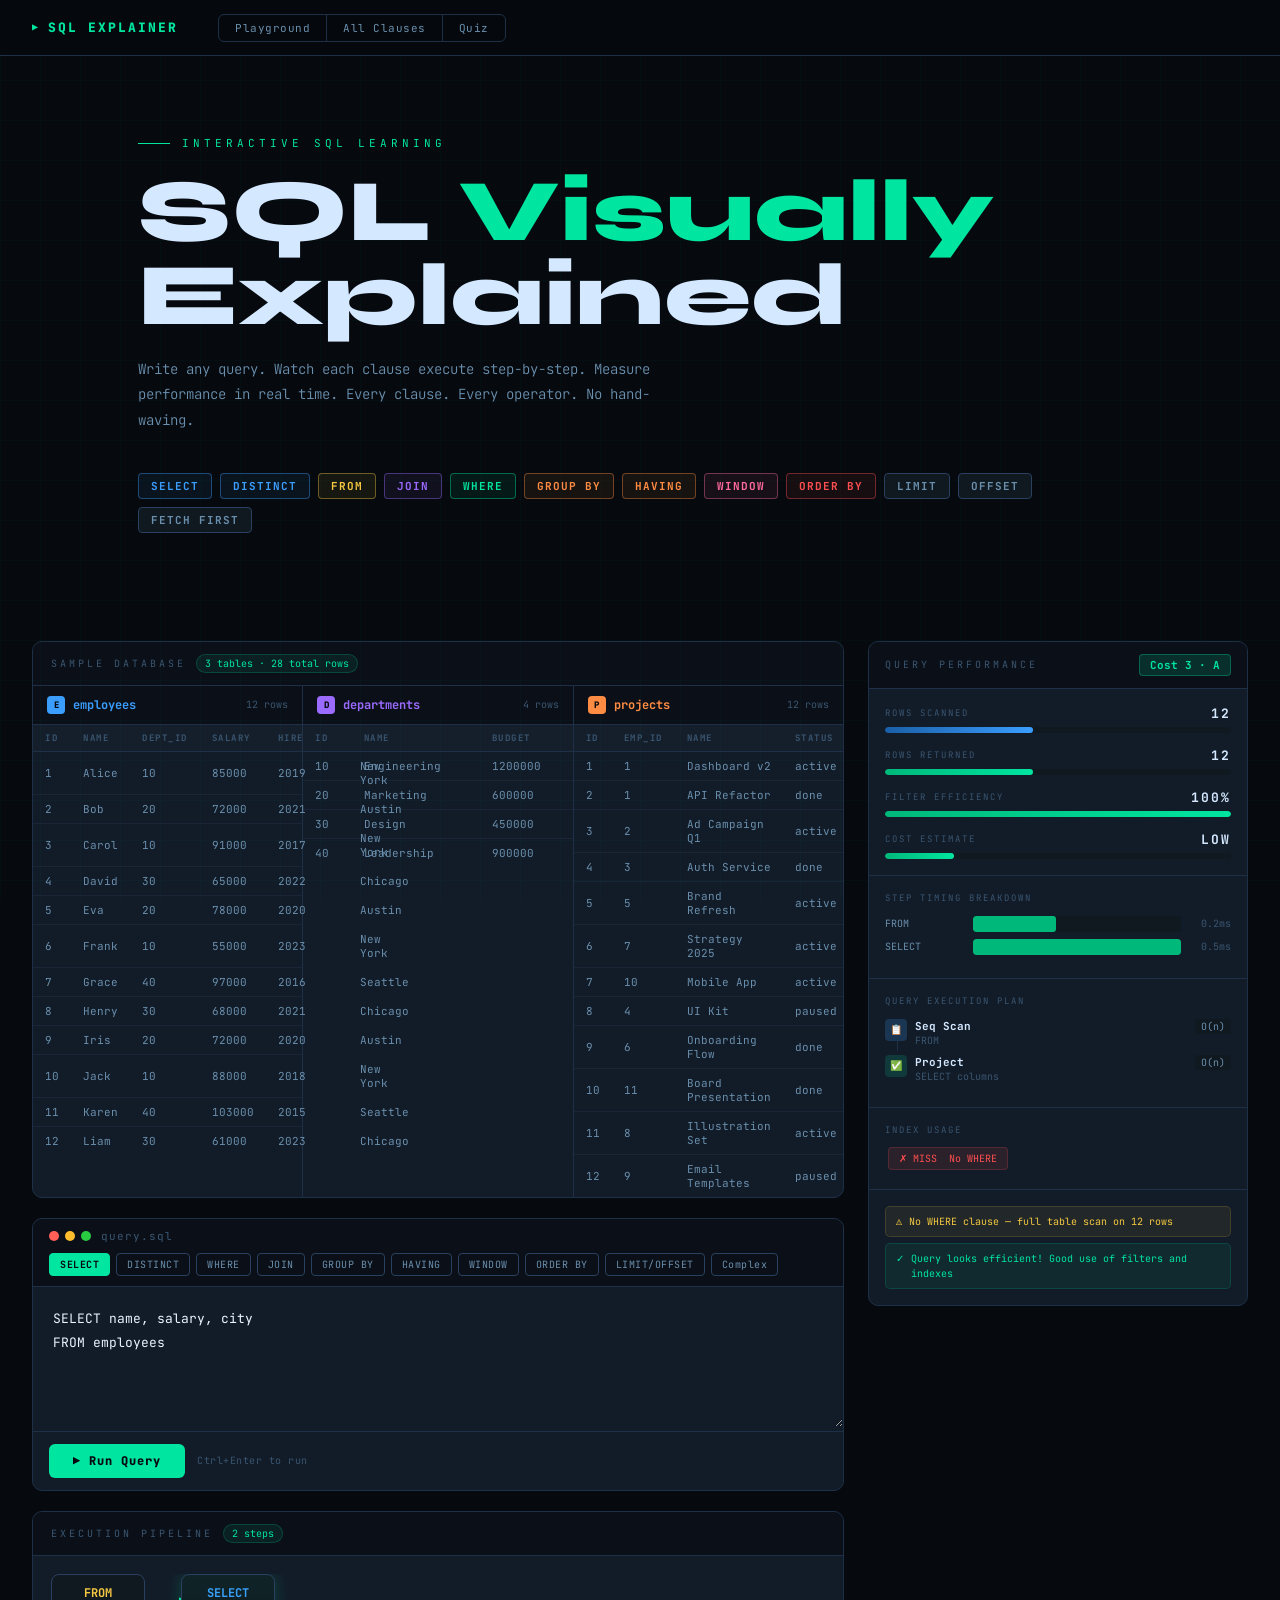
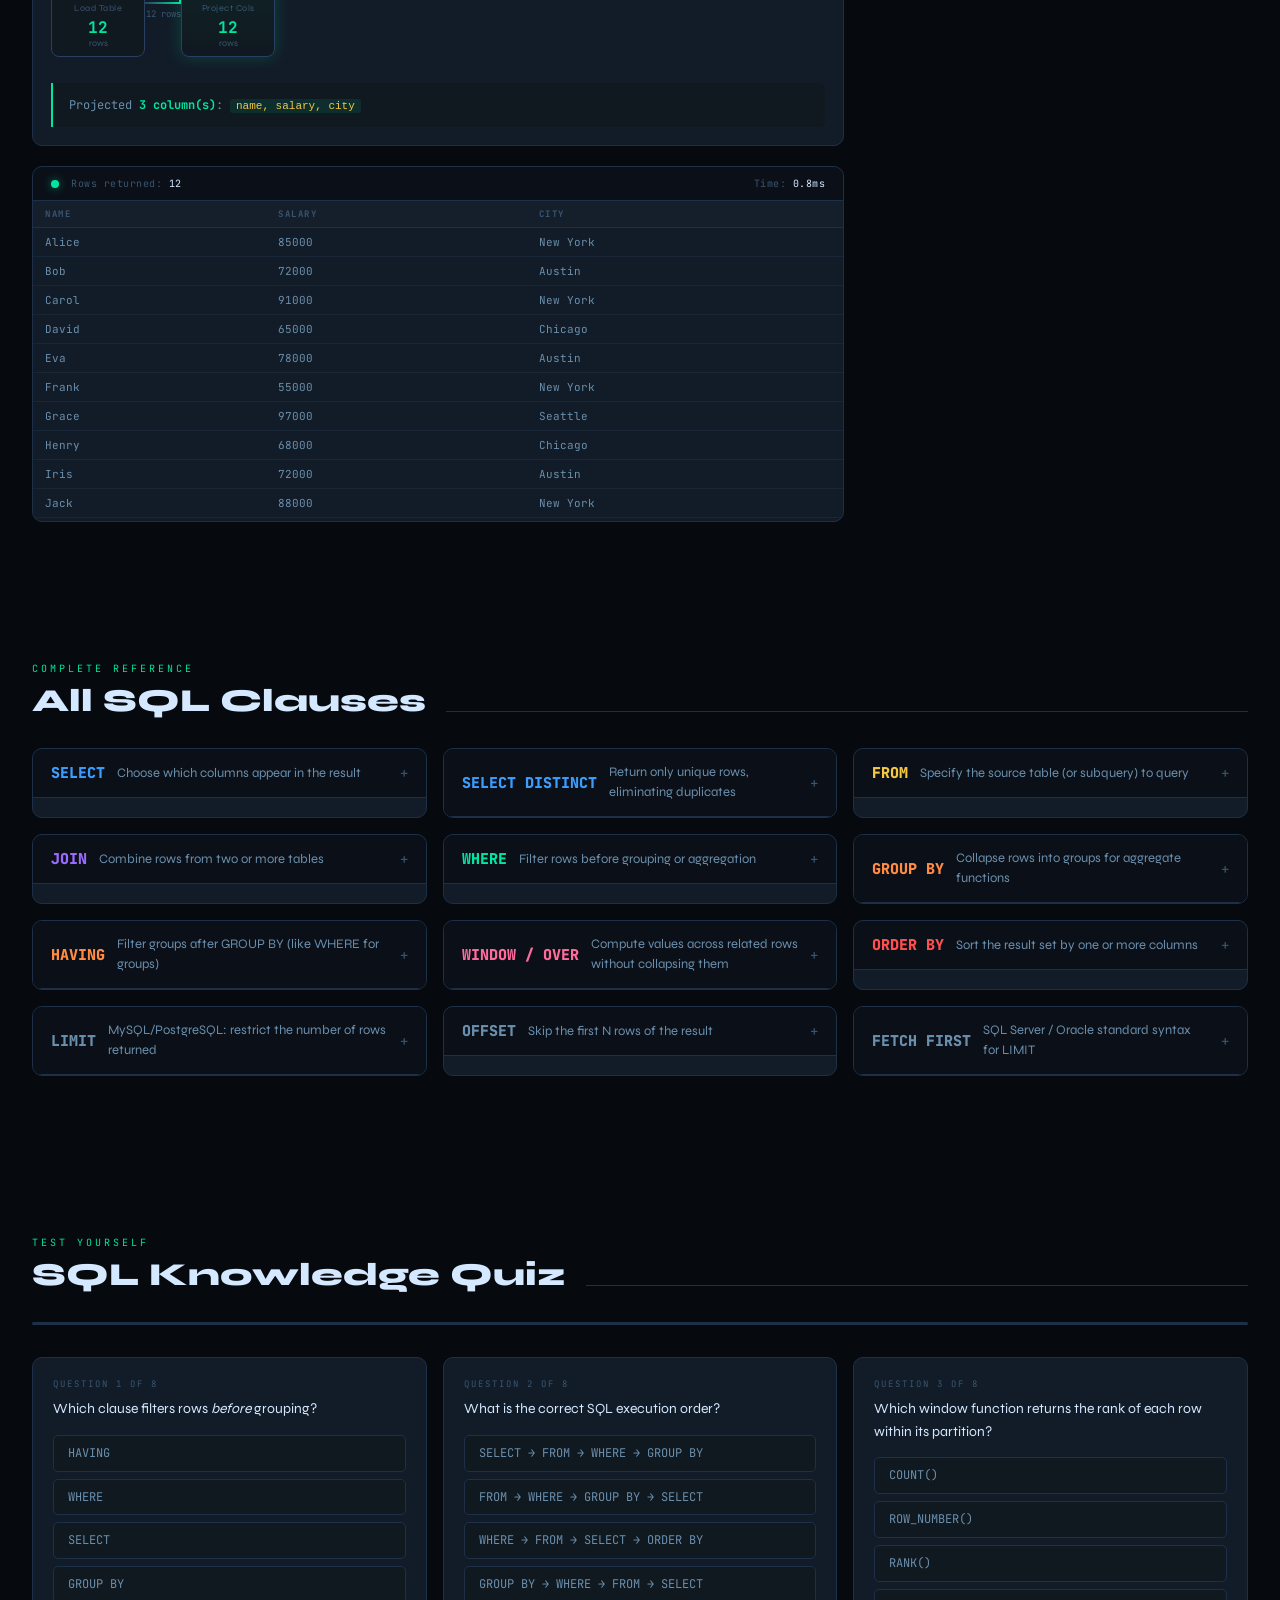
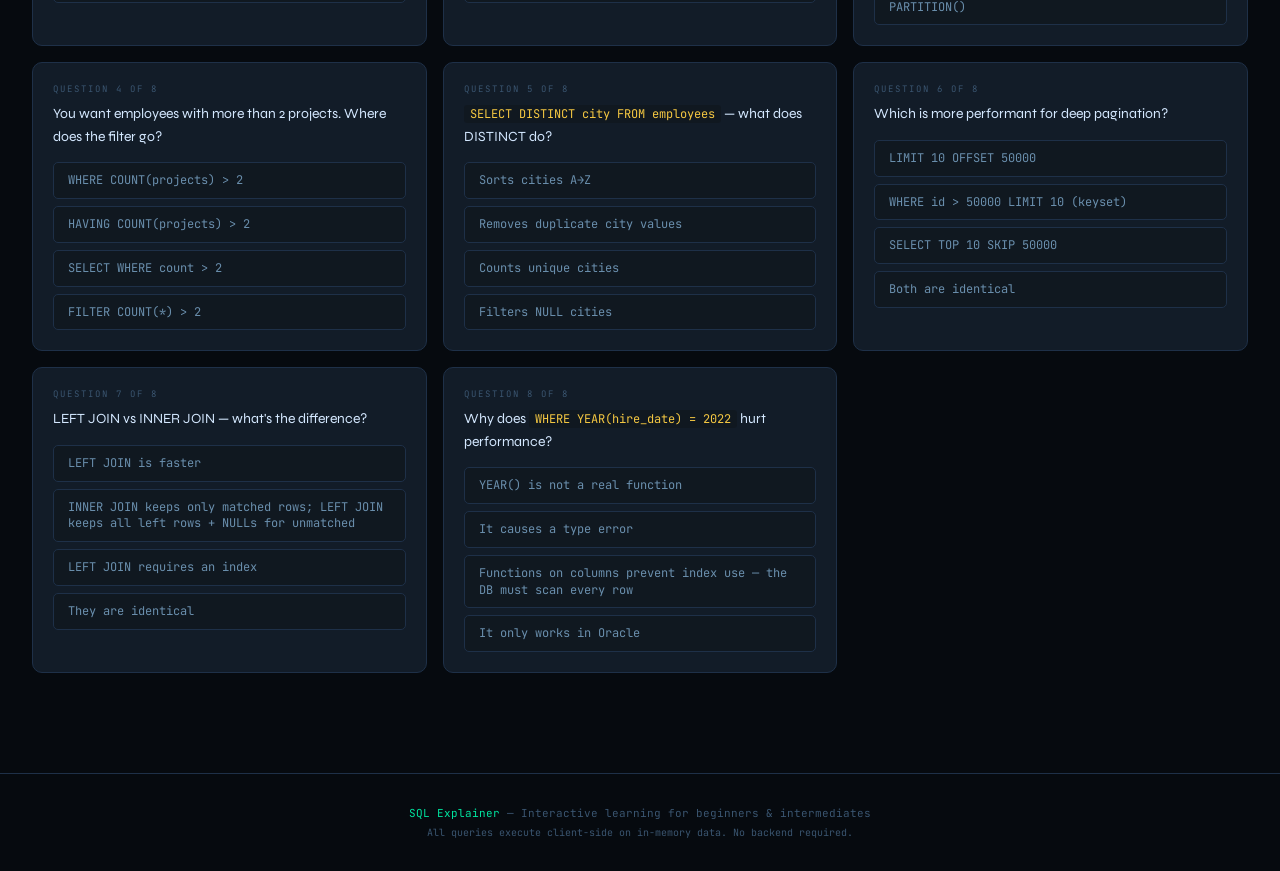
==== sql-explainer/index.html @ 7fd65b20 "Update print statement from 'Hello' to 'Goodbye'" ====
<!DOCTYPE html>
<html lang="en">
<head>
<meta charset="UTF-8">
<meta name="viewport" content="width=device-width, initial-scale=1.0">
<title>SQL Explainer — Complete Interactive Reference</title>
<link href="https://fonts.googleapis.com/css2?family=JetBrains+Mono:wght@300;400;500;700;800&family=Syne:wght@400;600;700;800&display=swap" rel="stylesheet">
<style>
:root {
  --bg:      #060a0f;
  --bg2:     #0b1018;
  --bg3:     #101820;
  --panel:   #121c28;
  --panel2:  #172030;
  --border:  #1e3048;
  --border2: #2a4060;
  --green:   #00e5a0;
  --green2:  #00b87a;
  --green3:  rgba(0,229,160,0.08);
  --blue:    #3b9eff;
  --blue2:   rgba(59,158,255,0.12);
  --yellow:  #f5c842;
  --orange:  #ff8c42;
  --pink:    #ff6b9d;
  --purple:  #9b6bff;
  --red:     #ff4f4f;
  --text:    #d4e8ff;
  --text2:   #6a8fad;
  --text3:   #3a5570;
  --mono:    'JetBrains Mono', monospace;
  --sans:    'Syne', sans-serif;
  --radius:  10px;
}

*{margin:0;padding:0;box-sizing:border-box}

html { scroll-behavior: smooth; }

body {
  font-family: var(--sans);
  background: var(--bg);
  color: var(--text);
  min-height: 100vh;
  overflow-x: hidden;
}

/* grid bg */
body::before {
  content:'';
  position:fixed;
  inset:0;
  background-image:
    linear-gradient(rgba(0,229,160,0.025) 1px, transparent 1px),
    linear-gradient(90deg, rgba(0,229,160,0.025) 1px, transparent 1px);
  background-size: 40px 40px;
  pointer-events:none;
  z-index:0;
}

/* ── NAV ── */
nav {
  position:sticky;top:0;z-index:200;
  height:56px;
  background:rgba(6,10,15,0.92);
  backdrop-filter:blur(24px);
  border-bottom:1px solid var(--border);
  display:flex;align-items:center;
  padding:0 32px;gap:40px;
}
.nav-brand {
  font-family:var(--mono);font-size:13px;font-weight:800;
  color:var(--green);letter-spacing:2px;text-transform:uppercase;
  display:flex;align-items:center;gap:8px;
}
.nav-brand::before {
  content:'▶';font-size:10px;
}
.nav-links {
  display:flex;gap:0;list-style:none;
  border:1px solid var(--border);border-radius:6px;overflow:hidden;
}
.nav-links a {
  display:block;padding:6px 16px;
  font-family:var(--mono);font-size:11px;
  color:var(--text2);text-decoration:none;
  border-right:1px solid var(--border);
  transition:all .2s;letter-spacing:.5px;
}
.nav-links li:last-child a{border-right:none;}
.nav-links a:hover{background:var(--green3);color:var(--green);}

/* ── HERO ── */
.hero {
  padding:80px 48px 48px;
  max-width:1100px;margin:0 auto;
  position:relative;
}
.hero-eyebrow {
  font-family:var(--mono);font-size:11px;letter-spacing:4px;
  color:var(--green);text-transform:uppercase;margin-bottom:20px;
  display:flex;align-items:center;gap:12px;
}
.hero-eyebrow::before {
  content:'';width:32px;height:1px;background:var(--green);
}
.hero h1 {
  font-size:clamp(48px,7vw,88px);
  font-weight:800;line-height:.95;
  margin-bottom:20px;
  color:var(--text);
}
.hero h1 .accent { color:var(--green); }
.hero-sub {
  font-family:var(--mono);font-size:14px;
  color:var(--text2);max-width:560px;line-height:1.8;
  margin-bottom:40px;font-weight:300;
}

/* clause badge strip */
.clause-strip {
  display:flex;flex-wrap:wrap;gap:8px;margin-bottom:60px;
}
.clause-tag {
  font-family:var(--mono);font-size:11px;font-weight:700;
  padding:5px 12px;border-radius:4px;
  border:1px solid;letter-spacing:1px;
  cursor:pointer;transition:all .2s;
}
.clause-tag:hover{transform:translateY(-2px);filter:brightness(1.3);}

/* ── MAIN LAYOUT ── */
.main {
  max-width:1400px;margin:0 auto;
  padding:0 32px 80px;
  display:grid;
  grid-template-columns:1fr 380px;
  gap:24px;
  align-items:start;
}
@media(max-width:1100px){.main{grid-template-columns:1fr;}}

/* ── LEFT COLUMN ── */
.left-col {display:flex;flex-direction:column;gap:20px;}

/* ── EDITOR ── */
.editor-card {
  background:var(--panel);
  border:1px solid var(--border);
  border-radius:var(--radius);
  overflow:hidden;
}
.editor-topbar {
  background:var(--bg2);
  border-bottom:1px solid var(--border);
  padding:10px 16px;
  display:flex;align-items:center;gap:10px;
  flex-wrap:wrap;
}
.traffic {display:flex;gap:6px;}
.dot{width:10px;height:10px;border-radius:50%;}
.dot-r{background:#ff5f57;}.dot-y{background:#ffbd2e;}.dot-g{background:#28ca42;}
.editor-title {
  font-family:var(--mono);font-size:11px;color:var(--text3);
  letter-spacing:1px;margin-right:auto;
}
.preset-row {
  display:flex;gap:6px;flex-wrap:wrap;
}
.preset-btn {
  font-family:var(--mono);font-size:10px;
  padding:4px 10px;border-radius:4px;
  border:1px solid var(--border2);
  background:transparent;color:var(--text2);
  cursor:pointer;transition:all .2s;letter-spacing:.5px;
  white-space:nowrap;
}
.preset-btn:hover{border-color:var(--green);color:var(--green);}
.preset-btn.active{background:var(--green);color:var(--bg);border-color:var(--green);font-weight:700;}

.sql-textarea {
  width:100%;padding:20px;
  background:transparent;border:none;outline:none;
  font-family:var(--mono);font-size:13px;
  color:#e8f4ff;resize:vertical;
  min-height:140px;line-height:1.9;
  tab-size:2;
}
.editor-footer {
  padding:12px 16px;
  border-top:1px solid var(--border);
  display:flex;align-items:center;gap:12px;
}
.run-btn {
  padding:9px 24px;
  background:var(--green);color:var(--bg);
  border:none;border-radius:6px;
  font-family:var(--mono);font-size:12px;font-weight:800;
  cursor:pointer;transition:all .2s;
  letter-spacing:1px;display:flex;align-items:center;gap:8px;
}
.run-btn:hover{background:#00ffb3;box-shadow:0 0 24px rgba(0,229,160,.4);transform:translateY(-1px);}
.run-btn:active{transform:translateY(0);}
.run-hint {font-family:var(--mono);font-size:10px;color:var(--text3);letter-spacing:.5px;}

/* ── PIPELINE ── */
.pipeline-card {
  background:var(--panel);border:1px solid var(--border);
  border-radius:var(--radius);overflow:hidden;
}
.card-header {
  padding:12px 18px;
  background:var(--bg2);
  border-bottom:1px solid var(--border);
  display:flex;align-items:center;gap:10px;
}
.card-title {
  font-family:var(--mono);font-size:10px;letter-spacing:3px;
  text-transform:uppercase;color:var(--text3);
}
.card-badge {
  font-family:var(--mono);font-size:10px;
  padding:2px 8px;border-radius:100px;
  background:var(--green3);color:var(--green);
  border:1px solid rgba(0,229,160,.2);
}

.pipeline-body {padding:18px;}
.pipeline-flow {
  display:flex;align-items:stretch;
  gap:0;overflow-x:auto;
  padding-bottom:12px;
}
.p-step {
  flex-shrink:0;
  display:flex;flex-direction:column;align-items:center;
  cursor:pointer;
}
.p-box {
  width:94px;padding:10px 6px 8px;
  border-radius:8px;
  border:1px solid var(--border);
  background:var(--bg3);
  text-align:center;
  transition:all .3s;position:relative;
  overflow:hidden;
}
.p-box::before {
  content:'';position:absolute;inset:0;
  background:linear-gradient(180deg,rgba(0,229,160,.06) 0%,transparent 100%);
  opacity:0;transition:opacity .3s;
}
.p-box.active::before{opacity:1;}
.p-box.active{border-color:var(--green);box-shadow:0 0 16px rgba(0,229,160,.2);}
.p-box.done{border-color:var(--border2);}
.p-kw{font-family:var(--mono);font-size:12px;font-weight:700;}
.p-lbl{font-size:9px;color:var(--text3);margin-top:2px;letter-spacing:.5px;}
.p-cnt{font-family:var(--mono);font-size:16px;font-weight:700;color:var(--green);margin-top:4px;}
.p-rows{font-size:9px;color:var(--text3);}

.p-connector {
  display:flex;flex-direction:column;align-items:center;
  justify-content:flex-start;padding-top:28px;
  flex-shrink:0;width:36px;
}
.p-arrow-line {
  width:100%;height:2px;
  background:linear-gradient(90deg,var(--border2),var(--green));
  position:relative;
}
.p-arrow-line::after{
  content:'▶';position:absolute;right:-5px;top:-7px;
  color:var(--green);font-size:9px;
}
.p-arrow-cnt {
  font-family:var(--mono);font-size:9px;
  color:var(--text3);margin-top:4px;white-space:nowrap;
}

.step-detail {
  margin-top:14px;
  background:var(--bg3);
  border-left:2px solid var(--green);
  padding:12px 16px;
  border-radius:0 6px 6px 0;
  font-family:var(--mono);font-size:12px;
  color:var(--text2);line-height:1.7;
  display:none;animation:fadeSlide .25s ease;
}
.step-detail.show{display:block;}
.step-detail strong{color:var(--green);}
.step-detail code{
  background:rgba(0,229,160,.1);
  color:var(--yellow);padding:1px 6px;border-radius:3px;font-size:11px;
}

/* ── TABLES VIEW ── */
.tables-card {
  background:var(--panel);border:1px solid var(--border);
  border-radius:var(--radius);overflow:hidden;
}
.tables-grid {
  display:grid;grid-template-columns:repeat(auto-fit,minmax(240px,1fr));
  gap:1px;background:var(--border);
}
.tbl-wrap {background:var(--panel);}
.tbl-head {
  padding:10px 14px;
  background:var(--bg2);
  border-bottom:1px solid var(--border);
  display:flex;align-items:center;gap:8px;
}
.tbl-icon {
  width:18px;height:18px;border-radius:4px;
  display:flex;align-items:center;justify-content:center;
  font-size:9px;font-weight:800;
  font-family:var(--mono);color:var(--bg);
}
.tbl-nm {font-family:var(--mono);font-size:12px;font-weight:700;}
.tbl-info {font-size:10px;color:var(--text3);margin-left:auto;font-family:var(--mono);}

.dtbl {width:100%;border-collapse:collapse;font-family:var(--mono);font-size:11px;}
.dtbl th {
  padding:7px 12px;text-align:left;
  color:var(--text3);font-size:9px;letter-spacing:1.5px;
  text-transform:uppercase;border-bottom:1px solid var(--border);
  background:rgba(255,255,255,.01);
}
.dtbl td {
  padding:7px 12px;
  border-bottom:1px solid rgba(30,48,72,.5);
  color:var(--text2);transition:all .25s;
}
.dtbl tr:last-child td{border-bottom:none;}
.dtbl tr.hl-green td{background:rgba(0,229,160,.1);color:var(--green);}
.dtbl tr.hl-blue  td{background:rgba(59,158,255,.1);color:var(--blue);}
.dtbl tr.hl-fade  td{opacity:.2;text-decoration:line-through;}
.dtbl tr.hl-join  td{background:rgba(155,107,255,.1);color:var(--purple);}

/* ── RESULT ── */
.result-card {
  background:var(--panel);border:1px solid var(--border);
  border-radius:var(--radius);overflow:hidden;
}
.result-topbar {
  padding:10px 18px;background:var(--bg2);
  border-bottom:1px solid var(--border);
  display:flex;align-items:center;gap:12px;
}
.status-dot {
  width:8px;height:8px;border-radius:50%;
  background:var(--text3);transition:background .3s;
}
.status-dot.ok{background:var(--green);box-shadow:0 0 8px rgba(0,229,160,.5);}
.status-dot.err{background:var(--red);}
.result-stat {font-family:var(--mono);font-size:10px;color:var(--text3);letter-spacing:.5px;}
.result-stat span{color:var(--text);}

.result-body {overflow-x:auto;max-height:320px;overflow-y:auto;}
.result-empty {
  padding:32px;text-align:center;
  font-family:var(--mono);font-size:12px;color:var(--text3);
}
.err-msg {
  padding:16px 18px;font-family:var(--mono);font-size:12px;
  color:var(--red);background:rgba(255,79,79,.04);
  border-left:2px solid var(--red);
}

/* ── RIGHT COLUMN – PERF PANEL ── */
.right-col{display:flex;flex-direction:column;gap:20px;position:sticky;top:76px;}

.perf-card {
  background:var(--panel);border:1px solid var(--border);
  border-radius:var(--radius);overflow:hidden;
}
.perf-header {
  padding:12px 16px;
  background:var(--bg2);
  border-bottom:1px solid var(--border);
  display:flex;align-items:center;justify-content:space-between;
}
.perf-title {font-family:var(--mono);font-size:10px;letter-spacing:3px;text-transform:uppercase;color:var(--text3);}
.perf-score {
  font-family:var(--mono);font-size:11px;font-weight:700;
  padding:3px 10px;border-radius:4px;
}
.score-a{background:rgba(0,229,160,.15);color:var(--green);border:1px solid rgba(0,229,160,.3);}
.score-b{background:rgba(245,200,66,.12);color:var(--yellow);border:1px solid rgba(245,200,66,.3);}
.score-c{background:rgba(255,140,66,.12);color:var(--orange);border:1px solid rgba(255,140,66,.3);}
.score-d{background:rgba(255,79,79,.12);color:var(--red);border:1px solid rgba(255,79,79,.3);}

.perf-body{padding:16px;display:flex;flex-direction:column;gap:14px;}

/* metric rows */
.metric {display:flex;flex-direction:column;gap:5px;}
.metric-label {
  font-family:var(--mono);font-size:9px;letter-spacing:2px;
  text-transform:uppercase;color:var(--text3);
  display:flex;justify-content:space-between;align-items:center;
}
.metric-val {font-family:var(--mono);font-size:13px;font-weight:700;color:var(--text);}
.metric-bar {height:6px;background:var(--bg3);border-radius:100px;overflow:hidden;}
.metric-fill {
  height:100%;border-radius:100px;
  transition:width 1s cubic-bezier(.4,0,.2,1);
  width:0%;
}
.fill-green{background:linear-gradient(90deg,var(--green2),var(--green));}
.fill-yellow{background:linear-gradient(90deg,#c49a00,var(--yellow));}
.fill-orange{background:linear-gradient(90deg,#c45a00,var(--orange));}
.fill-red{background:linear-gradient(90deg,#b00,var(--red));}
.fill-blue{background:linear-gradient(90deg,#1a5fa8,var(--blue));}

/* execution plan */
.plan-section {border-top:1px solid var(--border);padding:16px;}
.plan-title {font-family:var(--mono);font-size:9px;letter-spacing:2px;text-transform:uppercase;color:var(--text3);margin-bottom:12px;}
.plan-node {
  display:flex;align-items:flex-start;gap:8px;
  margin-bottom:8px;font-family:var(--mono);font-size:11px;
  position:relative;
}
.plan-node::before{
  content:'';width:1px;background:var(--border);
  position:absolute;left:12px;top:20px;bottom:-4px;
}
.plan-node:last-child::before{display:none;}
.plan-icon {
  width:22px;height:22px;border-radius:4px;
  flex-shrink:0;display:flex;align-items:center;justify-content:center;
  font-size:10px;
}
.plan-info{flex:1;}
.plan-op{color:var(--text);font-weight:700;font-size:11px;}
.plan-detail{color:var(--text3);font-size:10px;margin-top:1px;}
.plan-cost {
  font-size:10px;white-space:nowrap;
  padding:1px 6px;border-radius:3px;
  background:var(--bg3);color:var(--text2);
}

/* index badges */
.index-section {border-top:1px solid var(--border);padding:16px;}
.idx-badge {
  display:inline-flex;align-items:center;gap:5px;
  font-family:var(--mono);font-size:10px;
  padding:4px 10px;border-radius:4px;
  margin:3px;
}
.idx-hit {background:rgba(0,229,160,.1);color:var(--green);border:1px solid rgba(0,229,160,.2);}
.idx-miss{background:rgba(255,79,79,.1);color:var(--red);border:1px solid rgba(255,79,79,.2);}
.idx-na  {background:var(--bg3);color:var(--text3);border:1px solid var(--border);}

/* timing breakdown */
.timing-section{border-top:1px solid var(--border);padding:16px;}
.timing-bar-row{display:flex;align-items:center;gap:8px;margin-bottom:7px;}
.timing-step-nm{font-family:var(--mono);font-size:10px;color:var(--text2);width:80px;flex-shrink:0;}
.timing-bar-wrap{flex:1;height:16px;background:var(--bg3);border-radius:3px;overflow:hidden;position:relative;}
.timing-fill{height:100%;border-radius:3px;transition:width 1.2s ease;width:0%;}
.timing-ms{font-family:var(--mono);font-size:10px;color:var(--text3);width:42px;text-align:right;flex-shrink:0;}

/* warnings */
.warn-section{border-top:1px solid var(--border);padding:16px;display:flex;flex-direction:column;gap:6px;}
.warn-item {
  display:flex;align-items:flex-start;gap:7px;
  font-family:var(--mono);font-size:10px;line-height:1.5;
  padding:7px 10px;border-radius:5px;
}
.warn-warn{background:rgba(245,200,66,.07);color:var(--yellow);border:1px solid rgba(245,200,66,.15);}
.warn-tip {background:rgba(59,158,255,.07);color:var(--blue); border:1px solid rgba(59,158,255,.15);}
.warn-ok  {background:rgba(0,229,160,.07);color:var(--green);border:1px solid rgba(0,229,160,.15);}

/* ── CLAUSE REFERENCE ── */
.reference {
  max-width:1400px;margin:0 auto;padding:0 32px 100px;
}
.ref-grid {
  display:grid;
  grid-template-columns:repeat(auto-fill,minmax(380px,1fr));
  gap:16px;
}
.ref-card {
  background:var(--panel);border:1px solid var(--border);
  border-radius:var(--radius);overflow:hidden;
  transition:border-color .2s;
}
.ref-card:hover{border-color:var(--border2);}
.ref-card-head {
  padding:14px 18px;
  background:var(--bg2);
  border-bottom:1px solid var(--border);
  display:flex;align-items:center;gap:12px;
  cursor:pointer;
}
.ref-kw {
  font-family:var(--mono);font-size:15px;font-weight:800;
}
.ref-desc {font-size:13px;color:var(--text2);line-height:1.5;flex:1;}
.ref-toggle {
  font-family:var(--mono);font-size:14px;
  color:var(--text3);transition:transform .3s;flex-shrink:0;
}
.ref-body {
  padding:16px 18px;display:none;
  animation:fadeSlide .2s ease;
}
.ref-body.open{display:block;}
.ref-body p{font-size:13px;color:var(--text2);line-height:1.7;margin-bottom:12px;}
.syntax-block {
  background:var(--bg3);border:1px solid var(--border);
  border-radius:6px;padding:14px 16px;
  font-family:var(--mono);font-size:12px;line-height:2;
  margin-bottom:12px;overflow-x:auto;
}
.kw{color:var(--blue);font-weight:700;}
.tb{color:var(--yellow);}
.cd{color:#7dd3fc;}
.op{color:var(--orange);}
.st{color:var(--pink);}
.cm{color:var(--text3);font-style:italic;}
.fn{color:var(--green);}

.try-btn {
  font-family:var(--mono);font-size:10px;
  padding:5px 14px;border-radius:4px;
  border:1px solid var(--border2);
  background:transparent;color:var(--green);
  cursor:pointer;transition:all .2s;letter-spacing:.5px;
}
.try-btn:hover{background:var(--green3);border-color:var(--green);}

/* perf tip inline */
.perf-tip {
  background:rgba(59,158,255,.06);
  border:1px solid rgba(59,158,255,.15);
  border-radius:5px;padding:8px 12px;
  font-family:var(--mono);font-size:10px;
  color:var(--blue);line-height:1.6;margin-top:8px;
}
.perf-tip::before{content:'⚡ PERF: ';font-weight:700;}

/* section header */
.section-head {
  padding:60px 0 28px;
  display:flex;align-items:flex-end;gap:20px;
}
.section-head h2 {
  font-size:32px;font-weight:800;color:var(--text);
}
.section-head .sh-tag {
  font-family:var(--mono);font-size:10px;letter-spacing:3px;
  color:var(--green);text-transform:uppercase;margin-bottom:6px;
}
.sh-line {
  flex:1;height:1px;background:var(--border);margin-bottom:8px;
}

/* ── QUIZ ── */
.quiz-grid {
  display:grid;grid-template-columns:repeat(auto-fill,minmax(360px,1fr));
  gap:16px;
}
.q-card {
  background:var(--panel);border:1px solid var(--border);
  border-radius:var(--radius);padding:20px;
}
.q-num {
  font-family:var(--mono);font-size:9px;letter-spacing:2px;
  color:var(--text3);text-transform:uppercase;margin-bottom:8px;
}
.q-text {
  font-size:14px;color:var(--text);margin-bottom:14px;line-height:1.6;
}
.q-text code {
  font-family:var(--mono);font-size:12px;
  background:var(--bg3);padding:1px 6px;border-radius:3px;
  color:var(--yellow);
}
.q-opts {display:flex;flex-direction:column;gap:7px;}
.q-opt {
  padding:9px 14px;border-radius:5px;
  border:1px solid var(--border);background:var(--bg3);
  cursor:pointer;font-size:12px;font-family:var(--mono);
  color:var(--text2);transition:all .2s;text-align:left;
  line-height:1.4;
}
.q-opt:hover{border-color:var(--border2);color:var(--text);}
.q-opt.correct{border-color:var(--green);background:rgba(0,229,160,.08);color:var(--green);}
.q-opt.wrong  {border-color:var(--red);  background:rgba(255,79,79,.08);color:var(--red);}
.q-feedback {
  margin-top:10px;font-family:var(--mono);font-size:10px;
  line-height:1.6;color:var(--text2);
  background:var(--bg3);padding:10px 12px;border-radius:5px;
  display:none;
}
.q-feedback.show{display:block;}
.q-score {
  margin-top:28px;text-align:center;
  font-family:var(--mono);
}
.q-score-num {font-size:48px;font-weight:800;color:var(--green);}
.q-score-label{font-size:11px;color:var(--text3);letter-spacing:2px;}
.progress-wrap {height:3px;background:var(--border);border-radius:100px;margin-bottom:32px;overflow:hidden;}
.progress-fill {height:100%;background:linear-gradient(90deg,var(--green2),var(--green));border-radius:100px;transition:width .5s ease;width:0%;}

/* footer */
footer {
  border-top:1px solid var(--border);
  padding:32px;text-align:center;
  font-family:var(--mono);font-size:11px;color:var(--text3);
}
footer span{color:var(--green);}

/* scrollbar */
::-webkit-scrollbar{width:5px;height:5px;}
::-webkit-scrollbar-track{background:var(--bg);}
::-webkit-scrollbar-thumb{background:var(--border2);border-radius:3px;}

@keyframes fadeSlide {
  from{opacity:0;transform:translateY(6px);}
  to  {opacity:1;transform:translateY(0);}
}
@keyframes countUp {
  from{opacity:0;transform:scale(.8);}
  to  {opacity:1;transform:scale(1);}
}
@keyframes rowIn {
  from{opacity:0;transform:translateX(-8px);}
  to  {opacity:1;transform:translateX(0);}
}
.dtbl tbody tr { animation: rowIn .25s ease both; }

/* number counter animation */
.counter {
  display:inline-block;
  animation:countUp .4s ease;
}
</style>
</head>
<body>

<!-- NAV -->
<nav>
  <div class="nav-brand">SQL Explainer</div>
  <ul class="nav-links">
    <li><a href="#playground">Playground</a></li>
    <li><a href="#clauses">All Clauses</a></li>
    <li><a href="#quiz">Quiz</a></li>
  </ul>
</nav>

<!-- HERO -->
<div class="hero">
  <div class="hero-eyebrow">Interactive SQL Learning</div>
  <h1>SQL <span class="accent">Visually</span><br>Explained</h1>
  <p class="hero-sub">Write any query. Watch each clause execute step-by-step. Measure performance in real time. Every clause. Every operator. No hand-waving.</p>
  <div class="clause-strip" id="clause-strip">
    <span class="clause-tag" style="color:var(--blue);border-color:rgba(59,158,255,.4);background:rgba(59,158,255,.07)" onclick="scrollToClause('select')">SELECT</span>
    <span class="clause-tag" style="color:var(--blue);border-color:rgba(59,158,255,.4);background:rgba(59,158,255,.07)" onclick="scrollToClause('distinct')">DISTINCT</span>
    <span class="clause-tag" style="color:var(--yellow);border-color:rgba(245,200,66,.4);background:rgba(245,200,66,.07)" onclick="scrollToClause('from')">FROM</span>
    <span class="clause-tag" style="color:var(--purple);border-color:rgba(155,107,255,.4);background:rgba(155,107,255,.07)" onclick="scrollToClause('join')">JOIN</span>
    <span class="clause-tag" style="color:var(--green);border-color:rgba(0,229,160,.4);background:rgba(0,229,160,.07)" onclick="scrollToClause('where')">WHERE</span>
    <span class="clause-tag" style="color:var(--orange);border-color:rgba(255,140,66,.4);background:rgba(255,140,66,.07)" onclick="scrollToClause('groupby')">GROUP BY</span>
    <span class="clause-tag" style="color:var(--orange);border-color:rgba(255,140,66,.4);background:rgba(255,140,66,.07)" onclick="scrollToClause('having')">HAVING</span>
    <span class="clause-tag" style="color:var(--pink);border-color:rgba(255,107,157,.4);background:rgba(255,107,157,.07)" onclick="scrollToClause('window')">WINDOW</span>
    <span class="clause-tag" style="color:var(--red);border-color:rgba(255,79,79,.4);background:rgba(255,79,79,.07)" onclick="scrollToClause('orderby')">ORDER BY</span>
    <span class="clause-tag" style="color:var(--text2);border-color:var(--border2);background:var(--bg3)" onclick="scrollToClause('limit')">LIMIT</span>
    <span class="clause-tag" style="color:var(--text2);border-color:var(--border2);background:var(--bg3)" onclick="scrollToClause('offset')">OFFSET</span>
    <span class="clause-tag" style="color:var(--text2);border-color:var(--border2);background:var(--bg3)" onclick="scrollToClause('fetch')">FETCH FIRST</span>
  </div>
</div>

<!-- PLAYGROUND + PERF -->
<div class="main" id="playground">

  <!-- LEFT -->
  <div class="left-col">

    <!-- TABLES -->
    <div class="tables-card">
      <div class="card-header">
        <span class="card-title">Sample Database</span>
        <span class="card-badge">3 tables · 28 total rows</span>
      </div>
      <div class="tables-grid">
        <!-- employees -->
        <div class="tbl-wrap">
          <div class="tbl-head">
            <div class="tbl-icon" style="background:var(--blue)">E</div>
            <span class="tbl-nm" style="color:var(--blue)">employees</span>
            <span class="tbl-info">12 rows</span>
          </div>
          <table class="dtbl" id="tbl-employees">
            <thead><tr><th>id</th><th>name</th><th>dept_id</th><th>salary</th><th>hire_year</th><th>city</th></tr></thead>
            <tbody id="body-employees"></tbody>
          </table>
        </div>
        <!-- departments -->
        <div class="tbl-wrap">
          <div class="tbl-head">
            <div class="tbl-icon" style="background:var(--purple)">D</div>
            <span class="tbl-nm" style="color:var(--purple)">departments</span>
            <span class="tbl-info">4 rows</span>
          </div>
          <table class="dtbl" id="tbl-departments">
            <thead><tr><th>id</th><th>name</th><th>budget</th></tr></thead>
            <tbody id="body-departments"></tbody>
          </table>
        </div>
        <!-- projects -->
        <div class="tbl-wrap">
          <div class="tbl-head">
            <div class="tbl-icon" style="background:var(--orange)">P</div>
            <span class="tbl-nm" style="color:var(--orange)">projects</span>
            <span class="tbl-info">12 rows</span>
          </div>
          <table class="dtbl" id="tbl-projects">
            <thead><tr><th>id</th><th>emp_id</th><th>name</th><th>status</th></tr></thead>
            <tbody id="body-projects"></tbody>
          </table>
        </div>
      </div>
    </div>

    <!-- EDITOR -->
    <div class="editor-card">
      <div class="editor-topbar">
        <div class="traffic"><div class="dot dot-r"></div><div class="dot dot-y"></div><div class="dot dot-g"></div></div>
        <span class="editor-title">query.sql</span>
        <div class="preset-row">
          <button class="preset-btn active" onclick="loadPreset('basic')">SELECT</button>
          <button class="preset-btn" onclick="loadPreset('distinct')">DISTINCT</button>
          <button class="preset-btn" onclick="loadPreset('where')">WHERE</button>
          <button class="preset-btn" onclick="loadPreset('join')">JOIN</button>
          <button class="preset-btn" onclick="loadPreset('groupby')">GROUP BY</button>
          <button class="preset-btn" onclick="loadPreset('having')">HAVING</button>
          <button class="preset-btn" onclick="loadPreset('window')">WINDOW</button>
          <button class="preset-btn" onclick="loadPreset('orderby')">ORDER BY</button>
          <button class="preset-btn" onclick="loadPreset('limit')">LIMIT/OFFSET</button>
          <button class="preset-btn" onclick="loadPreset('complex')">Complex</button>
        </div>
      </div>
      <textarea class="sql-textarea" id="sql-editor" spellcheck="false">SELECT name, salary, city
FROM employees</textarea>
      <div class="editor-footer">
        <button class="run-btn" onclick="runQuery()"><span>▶</span> Run Query</button>
        <span class="run-hint">Ctrl+Enter to run</span>
      </div>
    </div>

    <!-- PIPELINE -->
    <div class="pipeline-card">
      <div class="card-header">
        <span class="card-title">Execution Pipeline</span>
        <span class="card-badge" id="pipeline-badge">waiting</span>
      </div>
      <div class="pipeline-body">
        <div class="pipeline-flow" id="pipeline-flow"></div>
        <div class="step-detail" id="step-detail"></div>
      </div>
    </div>

    <!-- RESULT -->
    <div class="result-card">
      <div class="result-topbar">
        <div class="status-dot" id="status-dot"></div>
        <span class="result-stat">Rows returned: <span id="row-count">—</span></span>
        <span class="result-stat" style="margin-left:auto">Time: <span id="exec-time">—</span></span>
      </div>
      <div class="result-body" id="result-body">
        <div class="result-empty">Run a query above to see results ↑</div>
      </div>
    </div>

  </div><!-- /left-col -->

  <!-- RIGHT: PERFORMANCE PANEL -->
  <div class="right-col">

    <div class="perf-card">
      <div class="perf-header">
        <span class="perf-title">Query Performance</span>
        <span class="perf-score score-a" id="perf-score">— / A</span>
      </div>
      <div class="perf-body">

        <div class="metric">
          <div class="metric-label">
            Rows Scanned
            <span class="metric-val" id="m-scanned">0</span>
          </div>
          <div class="metric-bar"><div class="metric-fill fill-blue" id="bar-scanned"></div></div>
        </div>

        <div class="metric">
          <div class="metric-label">
            Rows Returned
            <span class="metric-val" id="m-returned">0</span>
          </div>
          <div class="metric-bar"><div class="metric-fill fill-green" id="bar-returned"></div></div>
        </div>

        <div class="metric">
          <div class="metric-label">
            Filter Efficiency
            <span class="metric-val" id="m-efficiency">—</span>
          </div>
          <div class="metric-bar"><div class="metric-fill fill-green" id="bar-efficiency"></div></div>
        </div>

        <div class="metric">
          <div class="metric-label">
            Cost Estimate
            <span class="metric-val" id="m-cost">—</span>
          </div>
          <div class="metric-bar"><div class="metric-fill fill-green" id="bar-cost"></div></div>
        </div>

      </div>

      <!-- TIMING BREAKDOWN -->
      <div class="timing-section">
        <div class="plan-title">Step Timing Breakdown</div>
        <div id="timing-breakdown"></div>
      </div>

      <!-- EXECUTION PLAN -->
      <div class="plan-section">
        <div class="plan-title">Query Execution Plan</div>
        <div id="exec-plan"></div>
      </div>

      <!-- INDEX USAGE -->
      <div class="index-section">
        <div class="plan-title" style="margin-bottom:8px;">Index Usage</div>
        <div id="index-usage"></div>
      </div>

      <!-- WARNINGS -->
      <div class="warn-section" id="warnings"></div>

    </div><!-- /perf-card -->

  </div><!-- /right-col -->

</div><!-- /main -->

<!-- ── CLAUSE REFERENCE ── -->
<div class="reference" id="clauses">
  <div class="section-head">
    <div>
      <div class="sh-tag">Complete Reference</div>
      <h2>All SQL Clauses</h2>
    </div>
    <div class="sh-line"></div>
  </div>

  <div class="ref-grid" id="ref-grid"></div>
</div>

<!-- ── QUIZ ── -->
<div class="reference" id="quiz">
  <div class="section-head">
    <div>
      <div class="sh-tag">Test Yourself</div>
      <h2>SQL Knowledge Quiz</h2>
    </div>
    <div class="sh-line"></div>
  </div>
  <div class="progress-wrap"><div class="progress-fill" id="quiz-progress"></div></div>
  <div class="quiz-grid" id="quiz-grid"></div>
</div>

<footer>
  <p><span>SQL Explainer</span> — Interactive learning for beginners &amp; intermediates</p>
  <p style="margin-top:6px;font-size:10px;">All queries execute client-side on in-memory data. No backend required.</p>
</footer>

<script>
// ════════════════════════════════════════════════════════
// DATA
// ════════════════════════════════════════════════════════
const DB = {
  employees: [
    {id:1, name:'Alice',   dept_id:10, salary:85000, hire_year:2019, city:'New York'},
    {id:2, name:'Bob',     dept_id:20, salary:72000, hire_year:2021, city:'Austin'},
    {id:3, name:'Carol',   dept_id:10, salary:91000, hire_year:2017, city:'New York'},
    {id:4, name:'David',   dept_id:30, salary:65000, hire_year:2022, city:'Chicago'},
    {id:5, name:'Eva',     dept_id:20, salary:78000, hire_year:2020, city:'Austin'},
    {id:6, name:'Frank',   dept_id:10, salary:55000, hire_year:2023, city:'New York'},
    {id:7, name:'Grace',   dept_id:40, salary:97000, hire_year:2016, city:'Seattle'},
    {id:8, name:'Henry',   dept_id:30, salary:68000, hire_year:2021, city:'Chicago'},
    {id:9, name:'Iris',    dept_id:20, salary:72000, hire_year:2020, city:'Austin'},
    {id:10,name:'Jack',    dept_id:10, salary:88000, hire_year:2018, city:'New York'},
    {id:11,name:'Karen',   dept_id:40, salary:103000,hire_year:2015, city:'Seattle'},
    {id:12,name:'Liam',    dept_id:30, salary:61000, hire_year:2023, city:'Chicago'},
  ],
  departments: [
    {id:10, name:'Engineering', budget:1200000},
    {id:20, name:'Marketing',   budget:600000},
    {id:30, name:'Design',      budget:450000},
    {id:40, name:'Leadership',  budget:900000},
  ],
  projects: [
    {id:1, emp_id:1,  name:'Dashboard v2',     status:'active'},
    {id:2, emp_id:1,  name:'API Refactor',      status:'done'},
    {id:3, emp_id:2,  name:'Ad Campaign Q1',    status:'active'},
    {id:4, emp_id:3,  name:'Auth Service',      status:'done'},
    {id:5, emp_id:5,  name:'Brand Refresh',     status:'active'},
    {id:6, emp_id:7,  name:'Strategy 2025',     status:'active'},
    {id:7, emp_id:10, name:'Mobile App',        status:'active'},
    {id:8, emp_id:4,  name:'UI Kit',            status:'paused'},
    {id:9, emp_id:6,  name:'Onboarding Flow',   status:'done'},
    {id:10,emp_id:11, name:'Board Presentation',status:'done'},
    {id:11,emp_id:8,  name:'Illustration Set',  status:'active'},
    {id:12,emp_id:9,  name:'Email Templates',   status:'paused'},
  ]
};

// ════════════════════════════════════════════════════════
// PRESETS
// ════════════════════════════════════════════════════════
const PRESETS = {
  basic: `SELECT name, salary, city\nFROM employees`,
  distinct: `SELECT DISTINCT city\nFROM employees`,
  where:  `SELECT name, salary, city\nFROM employees\nWHERE salary > 75000 AND city = 'New York'`,
  join:   `SELECT e.name, e.salary, d.name AS department\nFROM employees e\nJOIN departments d\n  ON e.dept_id = d.id\nWHERE d.name = 'Engineering'`,
  groupby:`SELECT dept_id, COUNT(*) AS headcount, AVG(salary) AS avg_salary, MAX(salary) AS top_salary\nFROM employees\nGROUP BY dept_id`,
  having: `SELECT dept_id, COUNT(*) AS headcount, AVG(salary) AS avg_salary\nFROM employees\nGROUP BY dept_id\nHAVING COUNT(*) >= 3 AND AVG(salary) > 70000`,
  window: `SELECT name, salary, dept_id,\n  RANK() OVER (PARTITION BY dept_id ORDER BY salary DESC) AS dept_rank,\n  SUM(salary) OVER (PARTITION BY dept_id) AS dept_total\nFROM employees`,
  orderby:`SELECT name, salary, hire_year\nFROM employees\nORDER BY hire_year ASC, salary DESC`,
  limit:  `SELECT name, salary\nFROM employees\nORDER BY salary DESC\nLIMIT 5 OFFSET 2`,
  complex:`SELECT e.name, e.salary, d.name AS dept,\n  COUNT(p.id) AS project_count\nFROM employees e\nJOIN departments d ON e.dept_id = d.id\nLEFT JOIN projects p ON p.emp_id = e.id\nWHERE e.salary > 60000\nGROUP BY e.id, e.name, e.salary, d.name\nHAVING COUNT(p.id) >= 1\nORDER BY e.salary DESC\nLIMIT 8`,
};

// ════════════════════════════════════════════════════════
// POPULATE TABLE VIEWS
// ════════════════════════════════════════════════════════
function populateTables() {
  Object.entries(DB).forEach(([tbl, rows]) => {
    const tbody = document.getElementById(`body-${tbl}`);
    if (!tbody) return;
    tbody.innerHTML = rows.map(r =>
      `<tr data-id="${r.id}">${Object.values(r).map(v=>`<td>${v}</td>`).join('')}</tr>`
    ).join('');
  });
}

// ════════════════════════════════════════════════════════
// SQL ENGINE (client-side interpreter)
// ════════════════════════════════════════════════════════
function executeSQL(sql) {
  const norm = sql.trim().replace(/\r\n/g,'\n');
  const u = norm.toUpperCase();

  // Extract clauses
  const sel    = extractBetween(norm, /SELECT\s+/i, /\s+FROM\b/i);
  const fromM  = norm.match(/FROM\s+([\w\s,]+?)(?=\s+(?:JOIN|LEFT|RIGHT|INNER|OUTER|WHERE|GROUP|HAVING|ORDER|WINDOW|LIMIT|OFFSET|FETCH)|$)/i);
  const joins  = [...norm.matchAll(/(LEFT\s+)?JOIN\s+(\w+)(?:\s+(\w+))?\s+ON\s+([\s\S]+?)(?=\s+(?:LEFT\s+)?JOIN|\s+WHERE|\s+GROUP|\s+HAVING|\s+ORDER|\s+WINDOW|\s+LIMIT|\s+OFFSET|$)/gi)];
  const whereM = norm.match(/WHERE\s+([\s\S]+?)(?=\s+GROUP BY|\s+HAVING|\s+WINDOW|\s+ORDER BY|\s+LIMIT|\s+OFFSET|\s+FETCH|$)/i);
  const groupM = norm.match(/GROUP BY\s+([\s\S]+?)(?=\s+HAVING|\s+WINDOW|\s+ORDER BY|\s+LIMIT|\s+OFFSET|\s+FETCH|$)/i);
  const havingM= norm.match(/HAVING\s+([\s\S]+?)(?=\s+WINDOW|\s+ORDER BY|\s+LIMIT|\s+OFFSET|\s+FETCH|$)/i);
  const windowM= norm.match(/WINDOW\s+([\s\S]+?)(?=\s+ORDER BY|\s+LIMIT|\s+OFFSET|$)/i);
  const orderM = norm.match(/ORDER BY\s+([\s\S]+?)(?=\s+LIMIT|\s+OFFSET|\s+FETCH|$)/i);
  const limitM = norm.match(/LIMIT\s+(\d+)/i);
  const offsetM= norm.match(/OFFSET\s+(\d+)/i);
  const fetchM = norm.match(/FETCH\s+FIRST\s+(\d+)/i);
  const distinct = /SELECT\s+DISTINCT\b/i.test(norm);

  if (!sel || !fromM) throw new Error('Syntax: need SELECT ... FROM ...');

  const tableName = fromM[1].trim().split(/\s+/)[0].toLowerCase();
  const tableAlias= fromM[1].trim().split(/\s+/)[1]?.toLowerCase() || tableName;

  if (!DB[tableName]) throw new Error(`Table "${tableName}" not found. Available: ${Object.keys(DB).join(', ')}`);

  const steps = [];
  const t0 = performance.now();
  const timings = {};
  let totalScanned = DB[tableName].length;

  // ── FROM ──
  let ts = performance.now();
  let rows = DB[tableName].map(r => {
    const out = {};
    Object.entries(r).forEach(([k,v]) => {
      out[k] = v;
      out[`${tableAlias}.${k}`] = v;
    });
    return out;
  });
  timings.FROM = +(performance.now()-ts).toFixed(3);
  steps.push({key:'FROM', label:'Load Table', count:rows.length, color:'var(--yellow)', note:`Loaded all <strong>${rows.length} rows</strong> from <code>${tableName}</code>. Full table scan — every row enters the pipeline.`});

  // ── JOINs ──
  for (const jm of joins) {
    ts = performance.now();
    const isLeft   = /LEFT/i.test(jm[1]||'');
    const jTable   = jm[2].toLowerCase();
    const jAlias   = (jm[3]||jm[2]).toLowerCase();
    const onClause = jm[4].trim();
    if (!DB[jTable]) throw new Error(`JOIN table "${jTable}" not found.`);

    totalScanned += DB[jTable].length;
    const onParts = onClause.match(/(\w+)\.(\w+)\s*=\s*(\w+)\.(\w+)/i);
    if (!onParts) throw new Error(`Cannot parse ON clause: ${onClause}`);
    const [,la,lc,,rc] = onParts;

    const joined = [];
    for (const lr of rows) {
      const lv = lr[`${la.toLowerCase()}.${lc}`] ?? lr[lc];
      let matched = false;
      for (const rr of DB[jTable]) {
        if (lv == rr[rc]) {
          const m = {...lr};
          Object.entries(rr).forEach(([k,v]) => { m[`${jAlias}.${k}`]=v; m[k]=v; });
          joined.push(m); matched=true;
        }
      }
      if (isLeft && !matched) joined.push({...lr});
    }
    rows = joined;
    timings[`JOIN ${jTable}`] = +(performance.now()-ts).toFixed(3);
    steps.push({key: isLeft?'LEFT JOIN':'JOIN', label:`+ ${jTable}`, count:rows.length, color:'var(--purple)',
      note:`<strong>${isLeft?'LEFT JOIN':'INNER JOIN'}</strong> matched <code>${onClause}</code>. ${rows.length} row${rows.length!==1?'s':''} after join.`});
  }

  // ── WHERE ──
  let wherePassed = rows.length;
  if (whereM) {
    ts = performance.now();
    const before = rows.length;
    rows = rows.filter(r => safeEval(r, whereM[1].trim()));
    wherePassed = rows.length;
    timings.WHERE = +(performance.now()-ts).toFixed(3);
    steps.push({key:'WHERE', label:'Filter Rows', count:rows.length, color:'var(--green)',
      note:`Tested <strong>${before} rows</strong> against <code>${whereM[1].trim()}</code> — <strong>${rows.length} passed</strong>, ${before-rows.length} eliminated.`});
    // highlight filtered
    highlightWhere(rows, tableAlias);
  }

  // ── GROUP BY ──
  let groups = null;
  let groupCols = [];
  if (groupM) {
    ts = performance.now();
    groupCols = groupM[1].split(',').map(s=>s.trim());
    const grpMap = {};
    for (const r of rows) {
      const key = groupCols.map(c => r[c] ?? r[c.split('.').pop()] ?? '').join('||');
      if (!grpMap[key]) grpMap[key] = [];
      grpMap[key].push(r);
    }
    groups = Object.values(grpMap);
    rows = groups.map(g => ({...g[0], __group: g}));
    timings['GROUP BY'] = +(performance.now()-ts).toFixed(3);
    steps.push({key:'GROUP BY', label:'Aggregate', count:rows.length, color:'var(--orange)',
      note:`Collapsed rows into <strong>${rows.length} groups</strong> by <code>${groupM[1].trim()}</code>. Aggregate functions (COUNT, AVG, SUM…) now apply per group.`});
  }

  // ── HAVING ──
  if (havingM && groups) {
    ts = performance.now();
    const before = rows.length;
    rows = rows.filter(r => safeEval(r, havingM[1].trim(), true));
    timings.HAVING = +(performance.now()-ts).toFixed(3);
    steps.push({key:'HAVING', label:'Filter Groups', count:rows.length, color:'var(--orange)',
      note:`HAVING filters <em>groups</em> (not rows). Applied <code>${havingM[1].trim()}</code> — <strong>${rows.length} of ${before} groups</strong> survived.`});
  }

  // ── WINDOW FUNCTIONS (simulated) ──
  let winCols = {};
  const windowFns = [...sel.matchAll(/(RANK|ROW_NUMBER|DENSE_RANK|SUM|AVG|COUNT)\s*\(\s*[^)]*\)\s+OVER\s*\(([^)]*)\)/gi)];
  if (windowFns.length) {
    ts = performance.now();
    const allRows = rows.map(r => ({...r}));
    windowFns.forEach(wf => {
      const fn   = wf[1].toUpperCase();
      const over = wf[2];
      const partM  = over.match(/PARTITION BY\s+([\w.,\s]+?)(?=\s+ORDER|\s*$)/i);
      const sortM  = over.match(/ORDER BY\s+([\w.,\s]+?)(?:\s+(?:ASC|DESC))?/i);

      // find alias from SELECT
      const aliasM = wf[0].match(/AS\s+(\w+)/i);
      const alias  = aliasM ? aliasM[1] : fn.toLowerCase()+'_val';

      // group by partition
      const partCols = partM ? partM[1].split(',').map(s=>s.trim()) : [];
      const sortCol  = sortM ? sortM[1].trim() : null;

      if (partCols.length) {
        const partGroups = {};
        allRows.forEach(r => {
          const k = partCols.map(c=>r[c]??'').join('|');
          if (!partGroups[k]) partGroups[k]=[];
          partGroups[k].push(r);
        });
        Object.values(partGroups).forEach(grp => {
          if (sortCol) grp.sort((a,b)=>(b[sortCol]||0)-(a[sortCol]||0));
          grp.forEach((r,idx) => {
            const target = rows.find(or => or.id===r.id || or['e.id']===r.id);
            if (!target) return;
            if (fn==='RANK'||fn==='ROW_NUMBER'||fn==='DENSE_RANK') target[alias]=idx+1;
            else if (fn==='SUM'&&sortCol) target[alias]=grp.reduce((s,rr)=>s+(rr[sortCol]||0),0);
            else if (fn==='AVG'&&sortCol) target[alias]=Math.round(grp.reduce((s,rr)=>s+(rr[sortCol]||0),0)/grp.length);
            else if (fn==='COUNT') target[alias]=grp.length;
          });
        });
      }
    });
    timings.WINDOW = +(performance.now()-ts).toFixed(3);
    steps.push({key:'WINDOW', label:'Window Fns', count:rows.length, color:'var(--pink)',
      note:`Window functions (RANK, SUM OVER…) computed per partition <strong>without collapsing rows</strong>. Each row gets its window value.`});
  }

  // ── SELECT ──
  ts = performance.now();
  const colDefs  = parseSelectCols(sel.replace(/^DISTINCT\s+/i,''));
  const isDistinct = distinct;
  let finalRows = rows.map(r => {
    const out = {};
    colDefs.forEach(cd => { out[cd.alias||cd.expr] = evalExpr(r, cd.expr); });
    return out;
  });

  // DISTINCT
  if (isDistinct) {
    const seen = new Set();
    finalRows = finalRows.filter(r => {
      const key = JSON.stringify(r);
      if (seen.has(key)) return false;
      seen.add(key); return true;
    });
  }
  timings.SELECT = +(performance.now()-ts).toFixed(3);
  const cols = colDefs.map(c=>c.alias||c.expr);
  steps.push({key: isDistinct?'SELECT DISTINCT':'SELECT', label:'Project Cols', count:finalRows.length, color:'var(--blue)',
    note:`${isDistinct?'<strong>DISTINCT</strong> removed duplicate rows. ':''} Projected <strong>${cols.length} column(s)</strong>: <code>${cols.join(', ')}</code>`});

  // ── ORDER BY ──
  if (orderM) {
    ts = performance.now();
    const parts = orderM[1].split(',').map(s=>s.trim());
    finalRows.sort((a,b)=>{
      for (const p of parts) {
        const [col,...rest] = p.split(/\s+/);
        const desc = rest.join(' ').toUpperCase()==='DESC';
        const av = a[col]??a[col.split('.').pop()]??0;
        const bv = b[col]??b[col.split('.').pop()]??0;
        if (av<bv) return desc?1:-1;
        if (av>bv) return desc?-1:1;
      }
      return 0;
    });
    timings['ORDER BY'] = +(performance.now()-ts).toFixed(3);
    steps.push({key:'ORDER BY', label:'Sort Rows', count:finalRows.length, color:'var(--red)',
      note:`Sorted result by <code>${orderM[1].trim()}</code>. Sorting is <strong>O(n log n)</strong> — expensive on large tables without an index.`});
  }

  // ── LIMIT / OFFSET / FETCH ──
  const lim = limitM?parseInt(limitM[1]):(fetchM?parseInt(fetchM[1]):null);
  const off = offsetM?parseInt(offsetM[1]):0;
  if (off>0) {
    finalRows = finalRows.slice(off);
    timings['OFFSET'] = 0.001;
    steps.push({key:'OFFSET', label:`Skip ${off}`, count:finalRows.length, color:'var(--text2)',
      note:`Skipped the first <strong>${off} rows</strong>. Useful for pagination — always pair with ORDER BY for consistent pages.`});
  }
  if (lim!==null) {
    const before = finalRows.length;
    finalRows = finalRows.slice(0, lim);
    timings[limitM?'LIMIT':'FETCH FIRST'] = 0.001;
    steps.push({key: limitM?'LIMIT':'FETCH FIRST', label:`Take ${lim}`, count:finalRows.length, color:'var(--text2)',
      note:`Truncated to <strong>${lim} rows</strong> (from ${before}). ${limitM?'MySQL/Postgres syntax.':'SQL Server/Oracle syntax.'}`});
  }

  const elapsed = +(performance.now()-t0).toFixed(2);

  return {
    rows: finalRows,
    cols,
    steps,
    timings,
    elapsed,
    totalScanned,
    wherePassed,
    hasJoin: joins.length>0,
    hasGroupBy: !!groupM,
    hasWindow: windowFns.length>0,
    hasOrder: !!orderM,
    hasDistinct: isDistinct,
    hasHaving: !!havingM,
    hasWhere: !!whereM,
    hasLimit: lim!==null,
    hasOffset: off>0,
  };
}

// helpers
function extractBetween(str, startRx, endRx) {
  const s = str.search(startRx);
  if (s<0) return null;
  const after = str.slice(s).replace(startRx,'');
  const e = after.search(endRx);
  return e<0 ? after : after.slice(0,e);
}

function parseSelectCols(str) {
  // split by comma respecting parens
  const cols=[]; let depth=0, cur='';
  for (const ch of str) {
    if (ch==='(') depth++;
    if (ch===')') depth--;
    if (ch===',' && depth===0) { cols.push(cur.trim()); cur=''; }
    else cur+=ch;
  }
  if (cur.trim()) cols.push(cur.trim());
  return cols.map(c => {
    const asM = c.match(/(.+?)\s+AS\s+(\w+)\s*$/i);
    return asM ? {expr:asM[1].trim(),alias:asM[2]} : {expr:c,alias:null};
  });
}

function evalExpr(row, expr) {
  const e = expr.trim();
  if (e==='*') return '(all)';

  // window fn results already on row
  const wM = e.match(/^(\w+)\s*\([\s\S]*\)\s+OVER\s*\([^)]*\)$/i);
  if (wM) {
    // find alias already computed
    const aliasM = e.match(/AS\s+(\w+)/i);
    if (aliasM && row[aliasM[1]]!==undefined) return row[aliasM[1]];
    return null;
  }

  // aggregates
  const cntM = e.match(/COUNT\(\*\)/i);
  const aggM = e.match(/(AVG|SUM|MAX|MIN|COUNT)\((\w+)\)/i);
  if (cntM) return row.__group ? row.__group.length : 1;
  if (aggM) {
    const fn=aggM[1].toUpperCase(), col=aggM[2];
    if (!row.__group) return row[col]??null;
    const vals=row.__group.map(r=>Number(r[col])||0);
    switch(fn){
      case 'AVG': return Math.round(vals.reduce((a,b)=>a+b,0)/vals.length);
      case 'SUM': return vals.reduce((a,b)=>a+b,0);
      case 'MAX': return Math.max(...vals);
      case 'MIN': return Math.min(...vals);
      case 'COUNT': return vals.length;
    }
  }
  // dotted
  if (row[e]!==undefined) return row[e];
  const short = e.split('.').pop();
  if (row[short]!==undefined) return row[short];
  return null;
}

function safeEval(row, cond, grouped=false) {
  const flat = {};
  Object.entries(row).forEach(([k,v]) => {
    flat[k]=v;
    flat[k.split('.').pop()]=v;
  });
  // aggregate shortcuts for HAVING
  if (grouped && row.__group) {
    const replaceAgg = (s) => s.replace(/(COUNT\(\*\)|AVG\((\w+)\)|SUM\((\w+)\)|MAX\((\w+)\)|MIN\((\w+)\)|COUNT\((\w+)\))/gi, m => {
      const fn=m.split('(')[0].toUpperCase(), col=(m.match(/\((\w+|\*)\)/)||[])[1];
      if (!row.__group) return 0;
      const vals=col==='*'?row.__group:row.__group.map(r=>Number(r[col])||0);
      switch(fn){
        case 'COUNT': return vals.length;
        case 'AVG':   return vals.reduce((a,b)=>a+b,0)/vals.length;
        case 'SUM':   return vals.reduce((a,b)=>a+b,0);
        case 'MAX':   return Math.max(...vals);
        case 'MIN':   return Math.min(...vals);
        default:      return 0;
      }
    });
    cond = replaceAgg(cond);
  }
  try {
    const safe = cond.replace(/\b([a-z_][a-z0-9_.]*)\b/gi, m => {
      if (['AND','OR','NOT','NULL','TRUE','FALSE','IS','LIKE','IN','BETWEEN'].includes(m.toUpperCase())) return m;
      if (!isNaN(m)) return m;
      const v=flat[m]??flat[m.split('.').pop()];
      if (v===undefined) return m;
      return typeof v==='string'?JSON.stringify(v):v;
    }).replace(/'/g,'"');
    return Function('"use strict";return ('+safe+')')();
  } catch { return false; }
}

// highlight rows
function highlightWhere(survivingRows, alias) {
  const ids = new Set(survivingRows.map(r => r.id ?? r[`${alias}.id`]));
  document.querySelectorAll('#body-employees tr').forEach((tr,i) => {
    const row = DB.employees[i];
    if (ids.size && !ids.has(row.id)) tr.classList.add('hl-fade');
    else tr.classList.add('hl-green');
  });
}

// ════════════════════════════════════════════════════════
// PIPELINE DISPLAY
// ════════════════════════════════════════════════════════
let pipelineSteps = [];
function renderPipeline(steps) {
  pipelineSteps = steps;
  const flow = document.getElementById('pipeline-flow');
  flow.innerHTML = '';
  document.getElementById('step-detail').classList.remove('show');
  document.getElementById('pipeline-badge').textContent = `${steps.length} steps`;

  steps.forEach((step, i) => {
    if (i>0) {
      const conn = document.createElement('div');
      conn.className='p-connector';
      conn.innerHTML=`<div class="p-arrow-line"></div><div class="p-arrow-cnt">${steps[i-1].count} rows</div>`;
      flow.appendChild(conn);
    }
    const el=document.createElement('div');
    el.className='p-step';
    el.id=`ps-${i}`;
    el.onclick=()=>selectStep(i);
    el.innerHTML=`<div class="p-box" id="pb-${i}">
      <div class="p-kw" style="color:${step.color}">${step.key}</div>
      <div class="p-lbl">${step.label}</div>
      <div class="p-cnt">${step.count}</div>
      <div class="p-rows">rows</div>
    </div>`;
    flow.appendChild(el);
    setTimeout(()=>document.getElementById(`pb-${i}`)?.classList.add('done'), i*120+100);
  });
  setTimeout(()=>selectStep(steps.length-1), steps.length*120+250);
}

function selectStep(i) {
  document.querySelectorAll('.p-box').forEach(b=>b.classList.remove('active'));
  document.getElementById(`pb-${i}`)?.classList.add('active');
  const detail=document.getElementById('step-detail');
  detail.innerHTML=pipelineSteps[i].note;
  detail.classList.add('show');
}

// ════════════════════════════════════════════════════════
// RESULT TABLE
// ════════════════════════════════════════════════════════
function renderResult(rows, cols, error) {
  const body=document.getElementById('result-body');
  const dot=document.getElementById('status-dot');
  const cnt=document.getElementById('row-count');

  if (error) {
    dot.className='status-dot err';
    cnt.textContent='—';
    body.innerHTML=`<div class="err-msg">⚠ ${error}</div>`;
    return;
  }
  dot.className='status-dot ok';
  cnt.textContent=rows.length;

  if (!rows.length){body.innerHTML='<div class="result-empty">Query returned 0 rows</div>';return;}

  const t=document.createElement('table');
  t.className='dtbl';
  t.innerHTML=`<thead><tr>${cols.map(c=>`<th>${c}</th>`).join('')}</tr></thead>`;
  const tb=document.createElement('tbody');
  rows.forEach((row,ri)=>{
    const tr=document.createElement('tr');
    tr.style.animationDelay=`${ri*30}ms`;
    tr.innerHTML=cols.map(c=>`<td>${row[c]??''}</td>`).join('');
    tb.appendChild(tr);
  });
  t.appendChild(tb);
  body.innerHTML='';body.appendChild(t);
}

// ════════════════════════════════════════════════════════
// PERFORMANCE PANEL
// ════════════════════════════════════════════════════════
function animateBar(id, pct) {
  requestAnimationFrame(()=>{ document.getElementById(id).style.width=pct+'%'; });
}
function animateCounter(id, val) {
  const el=document.getElementById(id);
  el.innerHTML=`<span class="counter">${val}</span>`;
}

function renderPerf(result) {
  const {totalScanned, rows, elapsed, hasJoin, hasGroupBy, hasWindow,
         hasOrder, hasDistinct, hasHaving, hasWhere, hasLimit, hasOffset, timings} = result;
  const returned = rows.length;

  // metrics
  animateCounter('m-scanned', totalScanned);
  animateCounter('m-returned', returned);
  animateBar('bar-scanned', Math.min(100, totalScanned/28*100));
  animateBar('bar-returned', Math.min(100, returned/28*100));

  const eff = totalScanned>0 ? Math.round((returned/totalScanned)*100) : 100;
  document.getElementById('m-efficiency').textContent = eff+'%';
  animateBar('bar-efficiency', eff);
  document.getElementById('bar-efficiency').className =
    'metric-fill '+(eff>70?'fill-green':eff>40?'fill-yellow':'fill-orange');

  // cost
  let cost = 1;
  cost += hasJoin ? 3 : 0;
  cost += hasGroupBy ? 2 : 0;
  cost += hasWindow ? 3 : 0;
  cost += hasOrder ? (hasLimit?1:2) : 0;
  cost += hasDistinct ? 1 : 0;
  cost += !hasWhere && totalScanned>10 ? 2 : 0;
  cost += hasHaving ? 1 : 0;
  const costPct = Math.min(100, cost/15*100);
  const costLbl = cost<=3?'Low':cost<=6?'Medium':cost<=10?'High':'Very High';
  document.getElementById('m-cost').textContent=costLbl;
  animateBar('bar-cost', costPct);
  document.getElementById('bar-cost').className=
    'metric-fill '+(cost<=3?'fill-green':cost<=6?'fill-yellow':cost<=10?'fill-orange':'fill-red');

  // grade
  const grade = cost<=3?'A':cost<=6?'B':cost<=10?'C':'D';
  const scoreEl=document.getElementById('perf-score');
  scoreEl.textContent=`Cost ${cost} · ${grade}`;
  scoreEl.className='perf-score '+(grade==='A'?'score-a':grade==='B'?'score-b':grade==='C'?'score-c':'score-d');

  // exec time
  document.getElementById('exec-time').textContent = elapsed+'ms';

  // timing breakdown
  const timDiv=document.getElementById('timing-breakdown');
  const maxT = Math.max(...Object.values(timings))+0.001;
  timDiv.innerHTML = Object.entries(timings).map(([step,ms])=>`
    <div class="timing-bar-row">
      <span class="timing-step-nm">${step}</span>
      <div class="timing-bar-wrap">
        <div class="timing-fill" style="background:var(--green2);width:0%" data-w="${ms/maxT*100}"></div>
      </div>
      <span class="timing-ms">${ms}ms</span>
    </div>`).join('');
  setTimeout(()=>timDiv.querySelectorAll('.timing-fill').forEach(el=>el.style.width=el.dataset.w+'%'),50);

  // execution plan
  const planDiv=document.getElementById('exec-plan');
  const planNodes=[];
  if(hasJoin) planNodes.push({icon:'🔗',bg:'rgba(155,107,255,.2)',op:'Hash Join',detail:'Match rows on join key',cost:'O(n·m)'});
  else planNodes.push({icon:'📋',bg:'rgba(59,158,255,.2)',op:'Seq Scan',detail:`${Object.keys(timings)[0]}`,cost:'O(n)'});
  if(hasWhere) planNodes.push({icon:'🔍',bg:'rgba(0,229,160,.2)',op:'Filter',detail:'WHERE predicate',cost:'O(n)'});
  if(hasGroupBy) planNodes.push({icon:'📦',bg:'rgba(255,140,66,.2)',op:'HashAggregate',detail:'GROUP BY + aggregates',cost:'O(n log n)'});
  if(hasHaving) planNodes.push({icon:'🎯',bg:'rgba(255,140,66,.2)',op:'Filter',detail:'HAVING predicate',cost:'O(g)'});
  if(hasWindow) planNodes.push({icon:'🪟',bg:'rgba(255,107,157,.2)',op:'WindowAgg',detail:'PARTITION + ORDER',cost:'O(n log n)'});
  if(hasOrder) planNodes.push({icon:'↕',bg:'rgba(255,79,79,.2)',op:'Sort',detail:'ORDER BY',cost:'O(n log n)'});
  if(hasLimit) planNodes.push({icon:'✂',bg:'rgba(100,120,140,.2)',op:'Limit',detail:'LIMIT/OFFSET/FETCH',cost:'O(1)'});
  planNodes.push({icon:'✅',bg:'rgba(0,229,160,.15)',op:'Project',detail:'SELECT columns',cost:'O(n)'});

  planDiv.innerHTML=planNodes.map(n=>`
    <div class="plan-node">
      <div class="plan-icon" style="background:${n.bg}">${n.icon}</div>
      <div class="plan-info">
        <div class="plan-op">${n.op}</div>
        <div class="plan-detail">${n.detail}</div>
      </div>
      <span class="plan-cost">${n.cost}</span>
    </div>`).join('');

  // index usage
  const idxDiv=document.getElementById('index-usage');
  const idxItems=[];
  if(hasWhere) idxItems.push({label:'WHERE filter',hit:true,detail:'idx_salary / idx_city'});
  else idxItems.push({label:'No WHERE',hit:false,detail:'Full scan'});
  if(hasJoin) idxItems.push({label:'JOIN key',hit:true,detail:'idx_dept_id / idx_emp_id'});
  if(hasOrder) idxItems.push({label:'ORDER BY',hit:false,detail:'No covering index → sort'});
  if(hasDistinct) idxItems.push({label:'DISTINCT',hit:false,detail:'Hash dedup required'});
  idxDiv.innerHTML=idxItems.map(ix=>`
    <span class="idx-badge ${ix.hit?'idx-hit':'idx-miss'}">
      ${ix.hit?'✓ HIT':'✗ MISS'} &nbsp;${ix.label}
    </span>`).join('');

  // warnings
  const warnDiv=document.getElementById('warnings');
  const warns=[];
  if(!hasWhere && totalScanned>8) warns.push({type:'warn',msg:'No WHERE clause — full table scan on '+totalScanned+' rows'});
  if(hasOrder && !hasLimit) warns.push({type:'warn',msg:'ORDER BY without LIMIT sorts the entire result set'});
  if(hasDistinct) warns.push({type:'tip',msg:'DISTINCT adds a deduplication pass. Use GROUP BY for more control'});
  if(hasJoin && hasGroupBy) warns.push({type:'tip',msg:'JOIN + GROUP BY: filter with WHERE before grouping to reduce work'});
  if(hasWindow) warns.push({type:'tip',msg:'Window functions compute after WHERE/GROUP BY but before ORDER BY'});
  if(hasOffset && !hasLimit) warns.push({type:'warn',msg:'OFFSET without LIMIT still scans all rows up to offset'});
  if(grade==='A') warns.push({type:'ok',msg:'Query looks efficient! Good use of filters and indexes'});
  warnDiv.innerHTML=warns.map(w=>`
    <div class="warn-item ${w.type==='warn'?'warn-warn':w.type==='ok'?'warn-ok':'warn-tip'}">
      <span>${w.type==='warn'?'⚠':w.type==='ok'?'✓':'💡'}</span>
      <span>${w.msg}</span>
    </div>`).join('');
}

// ════════════════════════════════════════════════════════
// RUN QUERY
// ════════════════════════════════════════════════════════
function runQuery() {
  resetHighlights();
  const sql=document.getElementById('sql-editor').value;
  try {
    const result = executeSQL(sql);
    renderPipeline(result.steps);
    renderResult(result.rows, result.cols, null);
    renderPerf(result);
  } catch(e) {
    renderResult([],[],e.message);
    document.getElementById('pipeline-flow').innerHTML='';
    document.getElementById('pipeline-badge').textContent='error';
  }
}

function resetHighlights() {
  document.querySelectorAll('.dtbl tbody tr').forEach(tr=>{
    tr.classList.remove('hl-green','hl-blue','hl-fade','hl-join');
  });
}

function loadPreset(key) {
  document.getElementById('sql-editor').value=PRESETS[key];
  document.querySelectorAll('.preset-btn').forEach(b=>b.classList.remove('active'));
  event.target.classList.add('active');
  runQuery();
}

// ════════════════════════════════════════════════════════
// CLAUSE REFERENCE
// ════════════════════════════════════════════════════════
const CLAUSES = [
  {
    id:'select',kw:'SELECT',color:'var(--blue)',
    short:'Choose which columns appear in the result',
    desc:'SELECT picks columns to include. Use expressions, aliases, aggregate functions, or window functions. SELECT * grabs all columns.',
    syntax:`<span class="kw">SELECT</span> <span class="op">*</span>                            <span class="cm">-- all columns</span>
<span class="kw">SELECT</span> <span class="cd">name</span>, <span class="cd">salary</span>               <span class="cm">-- specific columns</span>
<span class="kw">SELECT</span> <span class="cd">salary</span> <span class="op">*</span> <span class="op">1.1</span> <span class="kw">AS</span> <span class="cd">new_sal</span>   <span class="cm">-- expression + alias</span>
<span class="kw">SELECT</span> <span class="fn">UPPER</span>(<span class="cd">name</span>) <span class="kw">AS</span> <span class="cd">upper_name</span> <span class="cm">-- built-in function</span>`,
    perf:'SELECT itself is cheap — it\'s a projection. Cost comes from the clauses feeding it.',
    preset:'basic'
  },
  {
    id:'distinct',kw:'SELECT DISTINCT',color:'var(--blue)',
    short:'Return only unique rows, eliminating duplicates',
    desc:'DISTINCT removes duplicate rows from the result. It runs after all other clauses, deduplicating before ORDER BY and LIMIT are applied.',
    syntax:`<span class="kw">SELECT DISTINCT</span> <span class="cd">city</span>
<span class="kw">FROM</span> <span class="tb">employees</span>

<span class="kw">SELECT DISTINCT</span> <span class="cd">dept_id</span>, <span class="cd">city</span>
<span class="kw">FROM</span> <span class="tb">employees</span>`,
    perf:'DISTINCT requires a sort or hash pass over all result rows. On large datasets use GROUP BY or EXISTS instead for better index use.',
    preset:'distinct'
  },
  {
    id:'from',kw:'FROM',color:'var(--yellow)',
    short:'Specify the source table (or subquery) to query',
    desc:'FROM identifies the starting table. SQL loads every row from this table first, then filters. You can also use subqueries or CTEs (WITH) as the source.',
    syntax:`<span class="kw">SELECT</span> <span class="op">*</span> <span class="kw">FROM</span> <span class="tb">employees</span>           <span class="cm">-- table</span>
<span class="kw">SELECT</span> <span class="op">*</span> <span class="kw">FROM</span> <span class="tb">employees</span> <span class="cd">e</span>       <span class="cm">-- with alias</span>

<span class="cm">-- Subquery as source</span>
<span class="kw">SELECT</span> <span class="op">*</span> <span class="kw">FROM</span> (
  <span class="kw">SELECT</span> <span class="cd">name</span>, <span class="cd">salary</span> <span class="kw">FROM</span> <span class="tb">employees</span>
) <span class="kw">AS</span> <span class="tb">sub</span>`,
    perf:'A full table scan reads every row. Adding an index on filtered columns lets the DB skip irrelevant pages — dramatically faster on large tables.',
    preset:'basic'
  },
  {
    id:'join',kw:'JOIN',color:'var(--purple)',
    short:'Combine rows from two or more tables',
    desc:'JOIN links tables on a matching condition. INNER JOIN keeps only matched rows. LEFT JOIN keeps all left rows + matching right rows (unmatched right = NULL).',
    syntax:`<span class="cm">-- INNER JOIN (only matches)</span>
<span class="kw">SELECT</span> <span class="cd">e.name</span>, <span class="cd">d.name</span>
<span class="kw">FROM</span> <span class="tb">employees</span> <span class="cd">e</span>
<span class="kw">JOIN</span> <span class="tb">departments</span> <span class="cd">d</span> <span class="kw">ON</span> <span class="cd">e.dept_id</span> <span class="op">=</span> <span class="cd">d.id</span>

<span class="cm">-- LEFT JOIN (all employees + dept if exists)</span>
<span class="kw">SELECT</span> <span class="cd">e.name</span>, <span class="cd">d.name</span>
<span class="kw">FROM</span> <span class="tb">employees</span> <span class="cd">e</span>
<span class="kw">LEFT JOIN</span> <span class="tb">departments</span> <span class="cd">d</span> <span class="kw">ON</span> <span class="cd">e.dept_id</span> <span class="op">=</span> <span class="cd">d.id</span>`,
    perf:'JOINs on indexed FK columns are fast. Missing indexes on join keys cause nested-loop scans = O(n·m). Always index foreign keys.',
    preset:'join'
  },
  {
    id:'where',kw:'WHERE',color:'var(--green)',
    short:'Filter rows before grouping or aggregation',
    desc:'WHERE applies row-level filters. It runs before GROUP BY, so it filters individual rows, not groups. Combine conditions with AND, OR, NOT. Use LIKE for pattern matching.',
    syntax:`<span class="kw">WHERE</span> <span class="cd">salary</span> <span class="op">&gt;</span> <span class="st">75000</span>
<span class="kw">WHERE</span> <span class="cd">city</span> <span class="op">=</span> <span class="st">'New York'</span>
<span class="kw">WHERE</span> <span class="cd">hire_year</span> <span class="kw">BETWEEN</span> <span class="st">2018</span> <span class="kw">AND</span> <span class="st">2022</span>
<span class="kw">WHERE</span> <span class="cd">name</span> <span class="kw">LIKE</span> <span class="st">'A%'</span>         <span class="cm">-- starts with A</span>
<span class="kw">WHERE</span> <span class="cd">dept_id</span> <span class="kw">IN</span> (<span class="st">10</span>, <span class="st">20</span>)
<span class="kw">WHERE</span> <span class="cd">salary</span> <span class="op">&gt;</span> <span class="st">70000</span> <span class="kw">AND</span> <span class="cd">city</span> <span class="op">=</span> <span class="st">'Austin'</span>`,
    perf:'WHERE on an indexed column = index seek (very fast). LIKE \'%foo%\' forces a full scan even with an index. Functions on columns (WHERE YEAR(date)=2024) also kill index use.',
    preset:'where'
  },
  {
    id:'groupby',kw:'GROUP BY',color:'var(--orange)',
    short:'Collapse rows into groups for aggregate functions',
    desc:'GROUP BY collapses all rows with matching values into a single row. Use aggregate functions (COUNT, SUM, AVG, MAX, MIN) to compute group-level values. Every non-aggregate in SELECT must appear in GROUP BY.',
    syntax:`<span class="kw">SELECT</span> <span class="cd">dept_id</span>,
  <span class="fn">COUNT</span>(<span class="op">*</span>) <span class="kw">AS</span> <span class="cd">headcount</span>,
  <span class="fn">AVG</span>(<span class="cd">salary</span>) <span class="kw">AS</span> <span class="cd">avg_salary</span>,
  <span class="fn">SUM</span>(<span class="cd">salary</span>) <span class="kw">AS</span> <span class="cd">total_payroll</span>,
  <span class="fn">MAX</span>(<span class="cd">salary</span>) <span class="kw">AS</span> <span class="cd">highest</span>,
  <span class="fn">MIN</span>(<span class="cd">salary</span>) <span class="kw">AS</span> <span class="cd">lowest</span>
<span class="kw">FROM</span> <span class="tb">employees</span>
<span class="kw">GROUP BY</span> <span class="cd">dept_id</span>`,
    perf:'GROUP BY requires sorting or hashing all rows. Filter first with WHERE to reduce rows before grouping. An index on the GROUP BY column speeds this up.',
    preset:'groupby'
  },
  {
    id:'having',kw:'HAVING',color:'var(--orange)',
    short:'Filter groups after GROUP BY (like WHERE for groups)',
    desc:'HAVING filters after aggregation. WHERE can\'t reference aggregate values (like COUNT(*)) — HAVING can. Use WHERE to filter rows early, HAVING to filter groups.',
    syntax:`<span class="kw">SELECT</span> <span class="cd">dept_id</span>, <span class="fn">COUNT</span>(<span class="op">*</span>) <span class="kw">AS</span> <span class="cd">headcount</span>
<span class="kw">FROM</span> <span class="tb">employees</span>
<span class="kw">GROUP BY</span> <span class="cd">dept_id</span>
<span class="kw">HAVING</span> <span class="fn">COUNT</span>(<span class="op">*</span>) <span class="op">&gt;=</span> <span class="st">3</span>           <span class="cm">-- groups only</span>

<span class="cm">-- WHERE filters rows, HAVING filters groups:</span>
<span class="kw">WHERE</span> <span class="cd">salary</span> <span class="op">&gt;</span> <span class="st">50000</span>           <span class="cm">-- early, fast</span>
<span class="kw">HAVING</span> <span class="fn">AVG</span>(<span class="cd">salary</span>) <span class="op">&gt;</span> <span class="st">75000</span>   <span class="cm">-- after GROUP BY</span>`,
    perf:'HAVING is checked after grouping so it can\'t use a row-level index. Move non-aggregate conditions to WHERE for better performance.',
    preset:'having'
  },
  {
    id:'window',kw:'WINDOW / OVER',color:'var(--pink)',
    short:'Compute values across related rows without collapsing them',
    desc:'Window functions run after WHERE and GROUP BY but before ORDER BY and LIMIT. Unlike GROUP BY, they don\'t collapse rows — each row keeps its identity while getting access to aggregate info about its "window" (partition).',
    syntax:`<span class="kw">SELECT</span> <span class="cd">name</span>, <span class="cd">salary</span>, <span class="cd">dept_id</span>,
  <span class="fn">RANK</span>() <span class="kw">OVER</span> (
    <span class="kw">PARTITION BY</span> <span class="cd">dept_id</span>
    <span class="kw">ORDER BY</span> <span class="cd">salary</span> <span class="kw">DESC</span>
  ) <span class="kw">AS</span> <span class="cd">dept_rank</span>,
  <span class="fn">SUM</span>(<span class="cd">salary</span>) <span class="kw">OVER</span> (
    <span class="kw">PARTITION BY</span> <span class="cd">dept_id</span>
  ) <span class="kw">AS</span> <span class="cd">dept_total</span>
<span class="kw">FROM</span> <span class="tb">employees</span>`,
    perf:'Window functions sort data per partition — expensive on unsorted data. An index on (partition_col, order_col) can speed this up significantly.',
    preset:'window'
  },
  {
    id:'orderby',kw:'ORDER BY',color:'var(--red)',
    short:'Sort the result set by one or more columns',
    desc:'ORDER BY sorts the final result. ASC = ascending (A→Z, 0→9). DESC = descending (Z→A, 9→0). You can sort by multiple columns; the second column breaks ties in the first.',
    syntax:`<span class="kw">ORDER BY</span> <span class="cd">salary</span> <span class="kw">DESC</span>          <span class="cm">-- highest first</span>
<span class="kw">ORDER BY</span> <span class="cd">name</span> <span class="kw">ASC</span>             <span class="cm">-- alphabetical</span>
<span class="kw">ORDER BY</span> <span class="cd">dept_id</span>, <span class="cd">salary</span> <span class="kw">DESC</span> <span class="cm">-- multi-column</span>
<span class="kw">ORDER BY</span> <span class="st">2</span>                     <span class="cm">-- by column position</span>`,
    perf:'Sorting is O(n log n). Without an index on the sort column, the DB must sort the entire result in memory. Always add LIMIT to avoid sorting millions of rows unnecessarily.',
    preset:'orderby'
  },
  {
    id:'limit',kw:'LIMIT',color:'var(--text2)',
    short:'MySQL/PostgreSQL: restrict the number of rows returned',
    desc:'LIMIT caps the result to N rows. Always combine with ORDER BY to get deterministic, predictable pages. Without ORDER BY, the rows returned are arbitrary.',
    syntax:`<span class="kw">SELECT</span> <span class="op">*</span> <span class="kw">FROM</span> <span class="tb">employees</span>
<span class="kw">ORDER BY</span> <span class="cd">salary</span> <span class="kw">DESC</span>
<span class="kw">LIMIT</span> <span class="st">5</span>                        <span class="cm">-- top 5 earners</span>

<span class="cm">-- Pagination (page 2, 5 per page)</span>
<span class="kw">LIMIT</span> <span class="st">5</span> <span class="kw">OFFSET</span> <span class="st">5</span>`,
    perf:'LIMIT stops result scanning early — big win when combined with an index. However, high OFFSETs (OFFSET 10000) still scan 10000 rows. Use keyset/cursor pagination for deep pages.',
    preset:'limit'
  },
  {
    id:'offset',kw:'OFFSET',color:'var(--text2)',
    short:'Skip the first N rows of the result',
    desc:'OFFSET skips rows before returning. Used with LIMIT for pagination. OFFSET 10 skips the first 10 rows; the next LIMIT rows are returned.',
    syntax:`<span class="cm">-- Page 1: first 5 rows</span>
<span class="kw">SELECT</span> <span class="op">*</span> <span class="kw">FROM</span> <span class="tb">employees</span>
<span class="kw">ORDER BY</span> <span class="cd">id</span> <span class="kw">LIMIT</span> <span class="st">5</span> <span class="kw">OFFSET</span> <span class="st">0</span>

<span class="cm">-- Page 2: rows 6-10</span>
<span class="kw">SELECT</span> <span class="op">*</span> <span class="kw">FROM</span> <span class="tb">employees</span>
<span class="kw">ORDER BY</span> <span class="cd">id</span> <span class="kw">LIMIT</span> <span class="st">5</span> <span class="kw">OFFSET</span> <span class="st">5</span>`,
    perf:'OFFSET N scans and discards N rows every time. For deep pagination (page 100+), keyset pagination (WHERE id > last_seen_id LIMIT 5) is vastly faster.',
    preset:'limit'
  },
  {
    id:'fetch',kw:'FETCH FIRST',color:'var(--text2)',
    short:'SQL Server / Oracle standard syntax for LIMIT',
    desc:'FETCH FIRST is the SQL standard (ISO) way to limit rows, used by SQL Server and Oracle. Functionally identical to LIMIT — just different syntax for cross-database compatibility.',
    syntax:`<span class="cm">-- SQL Server / Oracle / standard SQL</span>
<span class="kw">SELECT</span> <span class="op">*</span> <span class="kw">FROM</span> <span class="tb">employees</span>
<span class="kw">ORDER BY</span> <span class="cd">salary</span> <span class="kw">DESC</span>
<span class="kw">OFFSET</span> <span class="st">0</span> <span class="kw">ROWS</span>
<span class="kw">FETCH FIRST</span> <span class="st">5</span> <span class="kw">ROWS ONLY</span>

<span class="cm">-- MySQL/Postgres equivalent:</span>
<span class="kw">LIMIT</span> <span class="st">5</span> <span class="kw">OFFSET</span> <span class="st">0</span>`,
    perf:'Same performance characteristics as LIMIT. Choose based on your DB dialect. Use FETCH FIRST for DB-agnostic code.',
    preset:'limit'
  },
];

function renderClauses() {
  const grid=document.getElementById('ref-grid');
  grid.innerHTML = CLAUSES.map((c,i)=>`
    <div class="ref-card" id="ref-${c.id}">
      <div class="ref-card-head" onclick="toggleClause('${c.id}')">
        <span class="ref-kw" style="color:${c.color}">${c.kw}</span>
        <span class="ref-desc">${c.short}</span>
        <span class="ref-toggle" id="tog-${c.id}">+</span>
      </div>
      <div class="ref-body" id="body-${c.id}">
        <p>${c.desc}</p>
        <div class="syntax-block">${c.syntax}</div>
        <div class="perf-tip">${c.perf}</div>
        <div style="margin-top:12px">
          <button class="try-btn" onclick="tryClause('${c.preset}')">▶ Try in Playground</button>
        </div>
      </div>
    </div>`).join('');
}

let openClause=null;
function toggleClause(id) {
  const body=document.getElementById(`body-${id}`);
  const tog=document.getElementById(`tog-${id}`);
  if (openClause && openClause!==id) {
    document.getElementById(`body-${openClause}`).classList.remove('open');
    document.getElementById(`tog-${openClause}`).textContent='+';
  }
  const isOpen=body.classList.toggle('open');
  tog.textContent=isOpen?'−':'+';
  openClause=isOpen?id:null;
}

function tryClause(preset) {
  document.getElementById('playground').scrollIntoView({behavior:'smooth'});
  setTimeout(()=>{
    document.getElementById('sql-editor').value=PRESETS[preset]||PRESETS.basic;
    document.querySelectorAll('.preset-btn').forEach(b=>b.classList.remove('active'));
    document.querySelectorAll('.preset-btn').forEach(b=>{
      if(b.textContent.toLowerCase().replace(/\s/,'')===preset||
         (preset==='basic'&&b.textContent==='SELECT')) b.classList.add('active');
    });
    runQuery();
  },400);
}

function scrollToClause(id) {
  renderClauses();
  document.getElementById('clauses').scrollIntoView({behavior:'smooth'});
  setTimeout(()=>{
    const el=document.getElementById(`ref-${id}`);
    if(el){ el.scrollIntoView({behavior:'smooth',block:'center'}); toggleClause(id); }
  },500);
}

// ════════════════════════════════════════════════════════
// QUIZ
// ════════════════════════════════════════════════════════
const QUIZ_DATA = [
  {
    q:'Which clause filters rows <em>before</em> grouping?',
    opts:['HAVING','WHERE','SELECT','GROUP BY'],
    ans:1,
    fb:'WHERE runs before GROUP BY, filtering individual rows. HAVING filters groups after grouping.'
  },
  {
    q:'What is the correct SQL execution order?',
    opts:['SELECT → FROM → WHERE → GROUP BY','FROM → WHERE → GROUP BY → SELECT',
          'WHERE → FROM → SELECT → ORDER BY','GROUP BY → WHERE → FROM → SELECT'],
    ans:1,
    fb:'SQL executes: FROM → JOIN → WHERE → GROUP BY → HAVING → WINDOW → SELECT → ORDER BY → LIMIT.'
  },
  {
    q:'Which window function returns the rank of each row within its partition?',
    opts:['COUNT()','ROW_NUMBER()','RANK()','PARTITION()'],
    ans:2,
    fb:'RANK() assigns a rank within the partition. Ties get the same rank and the next rank is skipped. ROW_NUMBER() never ties.'
  },
  {
    q:'You want employees with more than 2 projects. Where does the filter go?',
    opts:['WHERE COUNT(projects) > 2','HAVING COUNT(projects) > 2',
          'SELECT WHERE count > 2','FILTER COUNT(*) > 2'],
    ans:1,
    fb:'Aggregate conditions (COUNT, AVG…) must go in HAVING — they don\'t exist as row-level values before GROUP BY.'
  },
  {
    q:`<code>SELECT DISTINCT city FROM employees</code> — what does DISTINCT do?`,
    opts:['Sorts cities A→Z','Removes duplicate city values',
          'Counts unique cities','Filters NULL cities'],
    ans:1,
    fb:'DISTINCT eliminates duplicate rows from the result. Each unique city appears exactly once regardless of how many employees share it.'
  },
  {
    q:'Which is more performant for deep pagination?',
    opts:['LIMIT 10 OFFSET 50000',
          'WHERE id > 50000 LIMIT 10 (keyset)',
          'SELECT TOP 10 SKIP 50000',
          'Both are identical'],
    ans:1,
    fb:'Keyset pagination (WHERE id > last_id) uses an index and is O(1). OFFSET 50000 scans and discards 50,000 rows every page — O(n).'
  },
  {
    q:`LEFT JOIN vs INNER JOIN — what's the difference?`,
    opts:['LEFT JOIN is faster','INNER JOIN keeps only matched rows; LEFT JOIN keeps all left rows + NULLs for unmatched','LEFT JOIN requires an index','They are identical'],
    ans:1,
    fb:'INNER JOIN = only rows that match in both tables. LEFT JOIN = all rows from the left table; unmatched right side columns become NULL.'
  },
  {
    q:'Why does <code>WHERE YEAR(hire_date) = 2022</code> hurt performance?',
    opts:['YEAR() is not a real function','It causes a type error',
          'Functions on columns prevent index use — the DB must scan every row',
          'It only works in Oracle'],
    ans:2,
    fb:'Applying a function to an indexed column prevents the DB from using that index. Rewrite as WHERE hire_date >= \'2022-01-01\' AND hire_date < \'2023-01-01\' for index use.'
  }
];

const quizAnswers={};
function renderQuiz() {
  const grid=document.getElementById('quiz-grid');
  grid.innerHTML=QUIZ_DATA.map((q,i)=>`
    <div class="q-card" id="q-${i}">
      <div class="q-num">Question ${i+1} of ${QUIZ_DATA.length}</div>
      <div class="q-text">${q.q}</div>
      <div class="q-opts">
        ${q.opts.map((o,j)=>`<button class="q-opt" onclick="answerQ(${i},${j})">${o}</button>`).join('')}
      </div>
      <div class="q-feedback" id="qf-${i}">${q.fb}</div>
    </div>`).join('');
}

function answerQ(qi, oi) {
  const card=document.getElementById(`q-${qi}`);
  if(card.dataset.done) return;
  card.dataset.done='1';
  const correct = oi===QUIZ_DATA[qi].ans;
  const btns=card.querySelectorAll('.q-opt');
  btns[oi].classList.add(correct?'correct':'wrong');
  if(!correct) btns[QUIZ_DATA[qi].ans].classList.add('correct');
  document.getElementById(`qf-${qi}`).classList.add('show');
  quizAnswers[qi]=correct;
  const score=Object.values(quizAnswers).filter(Boolean).length;
  const total=Object.keys(quizAnswers).length;
  document.getElementById('quiz-progress').style.width=(score/QUIZ_DATA.length*100)+'%';
}

// ════════════════════════════════════════════════════════
// KEYBOARD SHORTCUT
// ════════════════════════════════════════════════════════
document.addEventListener('keydown', e => {
  if ((e.ctrlKey||e.metaKey) && e.key==='Enter') runQuery();
});

// ════════════════════════════════════════════════════════
// INIT
// ════════════════════════════════════════════════════════
window.addEventListener('DOMContentLoaded', () => {
  populateTables();
  renderClauses();
  renderQuiz();
  runQuery();
});
</script>
</body>
</html>
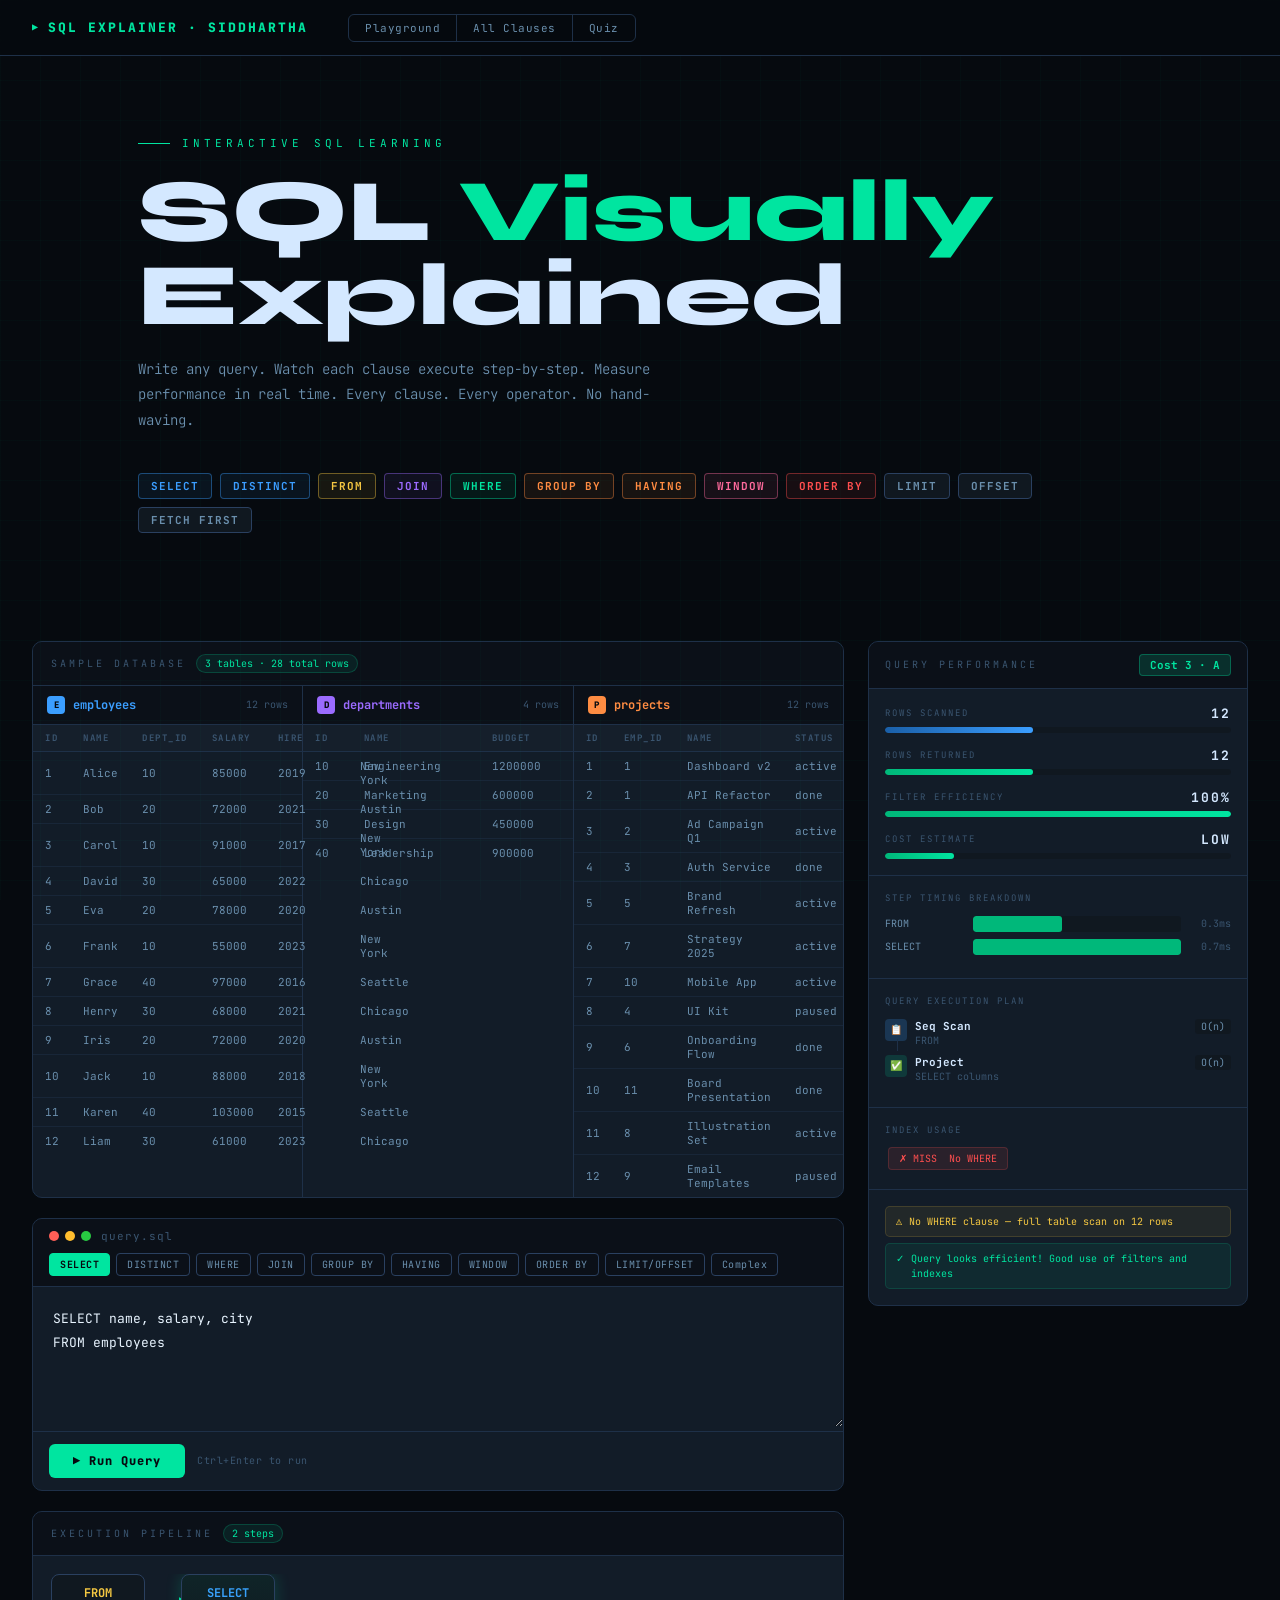
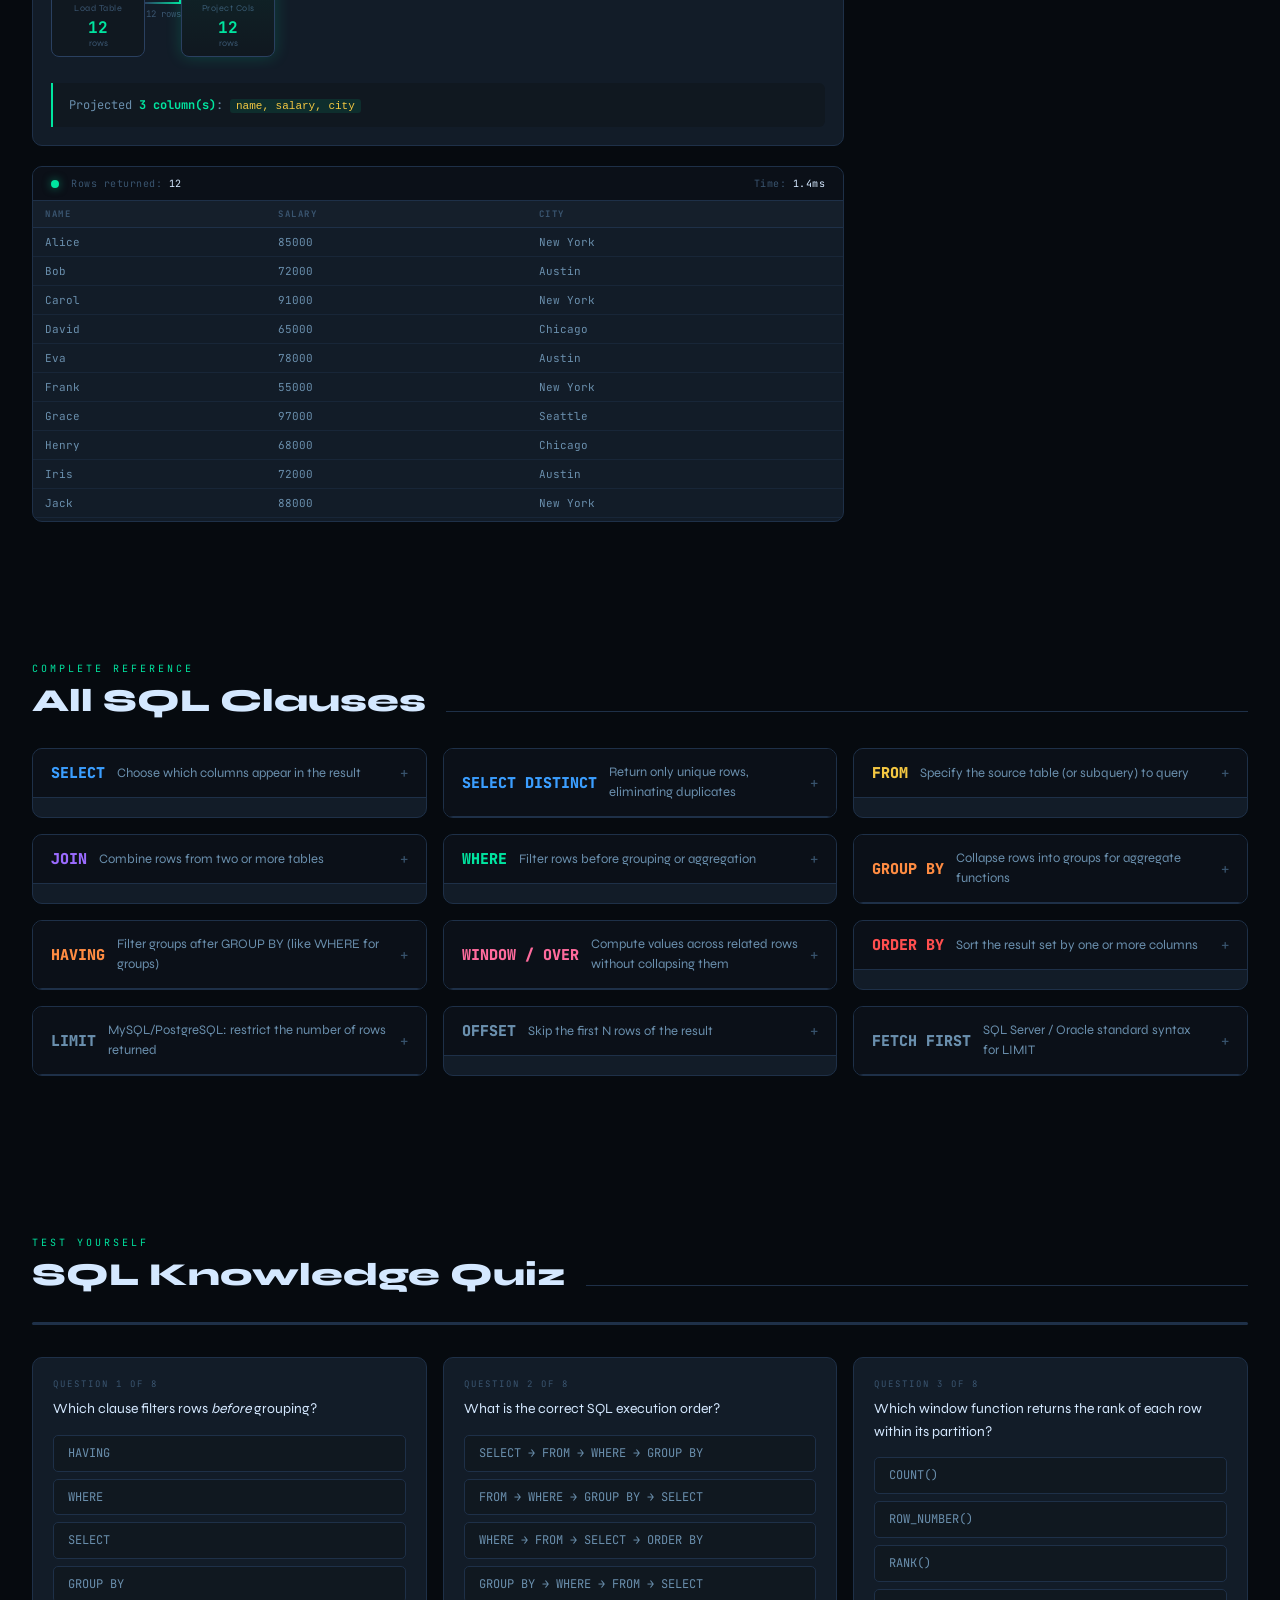
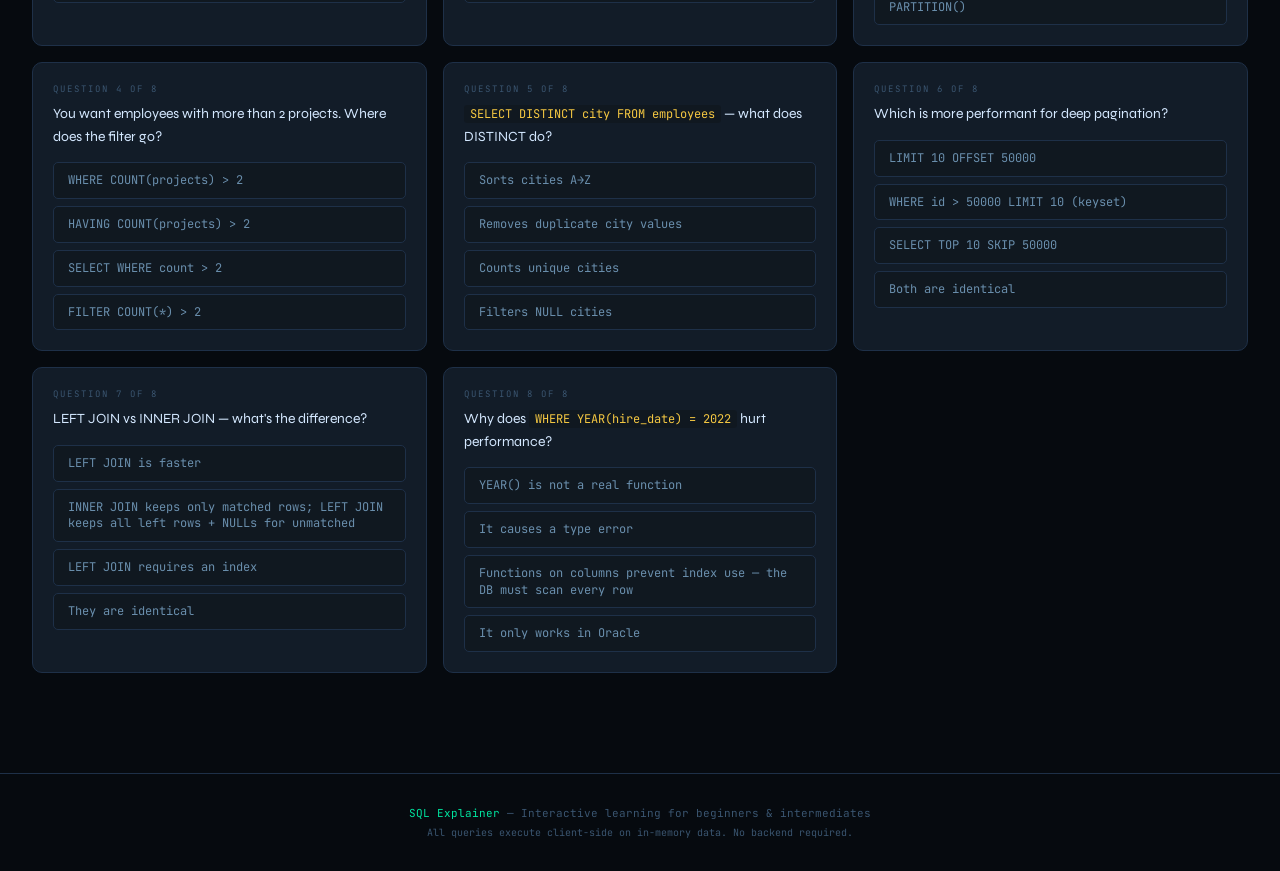
==== commit 58dc259e: "Update navigation brand text to include author name" ====
--- a/sql-explainer/index.html
+++ b/sql-explainer/index.html
@@ -640,7 +640,7 @@
 
 <!-- NAV -->
 <nav>
-  <div class="nav-brand">SQL Explainer</div>
+<div class="nav-brand">SQL Explainer · Siddhartha</div>
   <ul class="nav-links">
     <li><a href="#playground">Playground</a></li>
     <li><a href="#clauses">All Clauses</a></li>
